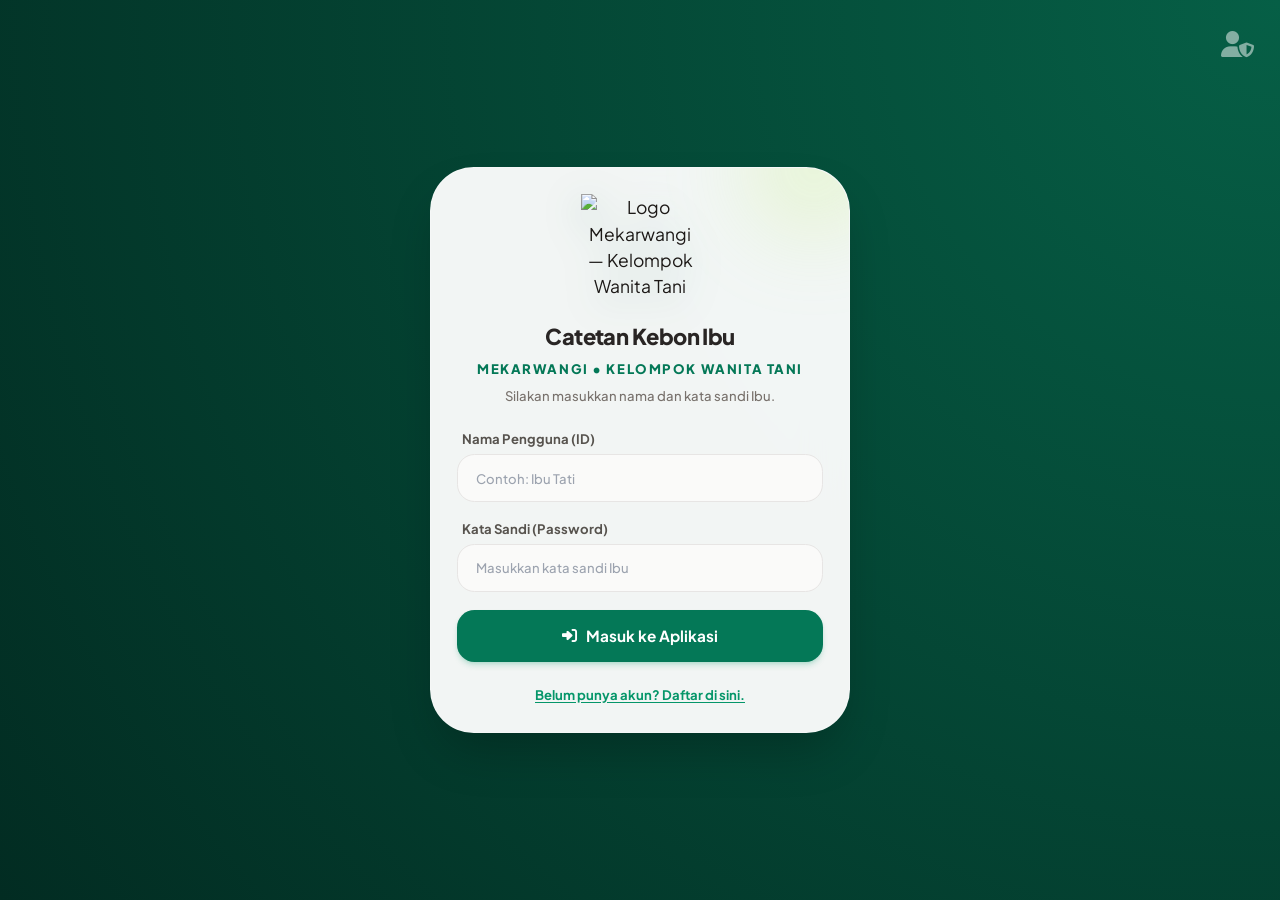
==== index.html @ af7ee05a "Pasang logo Mekarwangi di layar login dan kepala dashboard" ====
<!DOCTYPE html>
<html lang="id">
<head>
    <meta charset="UTF-8">
    <meta name="viewport" content="width=device-width, initial-scale=1.0">
    <title>Buku Catatan Kebun Ibu - Komunitas Mandiri</title>
    <link rel="stylesheet" href="aset/tailwind.css">
    <link rel="stylesheet" href="https://cdnjs.cloudflare.com/ajax/libs/font-awesome/6.4.0/css/all.min.css">
    <link rel="stylesheet" href="aset/gaya-utama.css">
</head>
<body class="min-h-screen flex flex-col transition-all duration-200 relative" id="bodyApp">

    <div class="floating-leaves" id="floatingLeaves"></div>

    <!-- ================= LAYAR LOGIN & DAFTAR ================= -->
    <div id="authScreen" class="fixed inset-0 z-50 auth-container flex items-center justify-center p-4 transition-opacity duration-300">
        <button onclick="openAdminPrompt()" class="absolute top-6 right-6 text-white/50 hover:text-white/90 text-2xl z-50 transition-colors btn-press" title="Portal Admin">
            <i class="fa-solid fa-user-shield"></i>
        </button>
        <div class="bg-white/95 backdrop-blur-xl rounded-[2.5rem] p-6 max-w-sm w-full shadow-2xl border border-white/20 relative overflow-hidden">
            <div class="absolute top-0 right-0 w-32 h-32 bg-lime-300/20 rounded-full blur-2xl -translate-y-1/2 translate-x-1/4"></div>
            <div class="text-center space-y-2 mb-6 relative z-10">
                <img src="https://zaueuvplevtgkthqifsk.supabase.co/storage/v1/object/public/images-bucket/logo-mekarwangi-v3-512.png" alt="Logo Mekarwangi — Kelompok Wanita Tani" class="logo-login">
                <h1 class="font-black text-xl text-stone-800 tracking-tight">Catetan Kebon Ibu</h1>
                <p class="text-xs font-black text-emerald-700" style="letter-spacing:.12em">MEKARWANGI &bull; KELOMPOK WANITA TANI</p>
                <p class="text-xs text-stone-500 font-medium" id="authSubtitle">Silakan masukkan nama dan kata sandi Ibu.</p>
            </div>
            <div id="loginForm" class="space-y-4 relative z-10">
                <div><label class="block font-bold text-stone-600 text-xs mb-1.5 ml-1">Nama Pengguna (ID)</label><input type="text" id="loginName" class="w-full bg-stone-50 border border-stone-200 rounded-2xl px-4 py-3 text-xs focus:outline-emerald-500 focus:bg-white transition-all font-medium" placeholder="Contoh: Ibu Tati"></div>
                <div><label class="block font-bold text-stone-600 text-xs mb-1.5 ml-1">Kata Sandi (Password)</label><input type="password" id="loginPassword" class="w-full bg-stone-50 border border-stone-200 rounded-2xl px-4 py-3 text-xs focus:outline-emerald-500 focus:bg-white transition-all font-medium" placeholder="Masukkan kata sandi Ibu"></div>
                <button onclick="doLogin()" id="btnLogin" class="w-full bg-emerald-700 hover:bg-emerald-800 text-white font-bold py-3.5 rounded-2xl shadow-md shadow-emerald-600/20 btn-press transition-all flex items-center justify-center space-x-2 text-sm mt-2"><i class="fa-solid fa-right-to-bracket"></i> <span id="btnLoginText">Masuk ke Aplikasi</span></button>
                <div class="text-center mt-4"><button onclick="toggleAuthMode('register')" class="text-xs text-emerald-600 font-bold hover:text-emerald-700 underline underline-offset-2">Belum punya akun? Daftar di sini.</button></div>
            </div>
            <div id="registerForm" class="space-y-4 relative z-10 hidden">
                <div class="bg-amber-50 p-3 rounded-xl border border-amber-200 text-xs text-amber-800 font-medium mb-2">💡 <b class="font-bold">Tips:</b> Tidak perlu pakai email. Cukup buat nama dan kata sandi yang mudah diingat.</div>
                <div><label class="block font-bold text-stone-600 text-xs mb-1.5 ml-1">Nama Pengguna Ibu</label><input type="text" id="regName" class="w-full bg-stone-50 border border-stone-200 rounded-2xl px-4 py-3 text-xs focus:outline-emerald-500 focus:bg-white transition-all font-medium" placeholder="Contoh: Teh Yani"></div>
                <div><label class="block font-bold text-stone-600 text-xs mb-1.5 ml-1">Buat Kata Sandi</label><input type="password" id="regPassword" class="w-full bg-stone-50 border border-stone-200 rounded-2xl px-4 py-3 text-xs focus:outline-emerald-500 focus:bg-white transition-all font-medium" placeholder="Bebas, contoh: mawar123"></div>
                <button onclick="doRegister()" id="btnRegister" class="w-full bg-amber-500 hover:bg-amber-600 text-white font-bold py-3.5 rounded-2xl shadow-md shadow-amber-500/20 btn-press transition-all flex items-center justify-center space-x-2 text-sm mt-2"><i class="fa-solid fa-user-plus"></i> <span id="btnRegText">Daftar Sekarang</span></button>
                <div class="text-center mt-4"><button onclick="toggleAuthMode('login')" class="text-xs text-stone-500 font-bold hover:text-stone-700">Sudah daftar? Kembali ke menu Masuk.</button></div>
            </div>
        </div>
    </div>

    <!-- MODAL SANDI ADMIN -->
    <div id="adminAuthModal" class="fixed inset-0 bg-stone-900/80 modal-backdrop flex items-center justify-center p-4 z-[100] hidden opacity-0 transition-opacity duration-200">
        <div class="bg-white rounded-3xl max-w-xs w-full p-5 text-center space-y-4 shadow-2xl border border-emerald-100 relative">
            <div class="w-12 h-12 bg-slate-100 text-slate-700 rounded-full flex items-center justify-center mx-auto text-xl"><i class="fa-solid fa-user-shield"></i></div>
            <h4 class="font-black text-sm text-stone-800">Mode Admin</h4>
            <input type="password" id="adminPasswordInput" class="w-full bg-stone-50 border border-stone-200 rounded-xl px-4 py-2.5 text-sm focus:outline-slate-500 transition-all font-medium text-center tracking-widest" placeholder="••••••••">
            <div class="flex space-x-2 text-xs pt-1">
                <button onclick="closeAdminPrompt()" class="flex-1 py-2.5 rounded-xl border border-stone-300 font-bold text-stone-600 hover:bg-stone-100 btn-press">Batal</button>
                <button onclick="verifyAdmin()" class="flex-1 py-2.5 rounded-xl bg-slate-700 text-white font-bold hover:bg-slate-800 btn-press">Masuk</button>
            </div>
        </div>
    </div>

    <!-- ================= APLIKASI UTAMA ================= -->
    <div id="appScreen" class="hidden flex flex-col min-h-screen relative z-10 w-full">
        
        <!-- Papan Pengumuman -->
        <div class="bg-gradient-to-r from-amber-100 to-yellow-100 text-amber-800 text-xs font-bold py-2.5 px-4 flex items-center overflow-hidden border-b border-amber-200 shadow-sm relative">
            <div class="absolute left-0 bg-gradient-to-r from-amber-100 to-transparent w-12 h-full z-10"></div>
            <i class="fa-solid fa-bullhorn mr-2 text-amber-600 absolute left-4 z-20"></i>
            <div class="marquee-container ml-5"><span id="pengumumanMarquee" class="marquee-content tracking-wide">Sedang memeriksa pengumuman terbaru...</span></div>
        </div>

        <header class="bg-gradient-to-br from-emerald-950 via-emerald-900 to-emerald-800 text-white px-4 py-3 shadow-lg rounded-b-[2rem] relative overflow-hidden">
            <div class="absolute top-0 right-0 w-40 h-40 bg-lime-400/10 rounded-full blur-3xl -translate-y-1/2 translate-x-1/4"></div>
            <div class="absolute bottom-0 left-0 w-32 h-32 bg-emerald-400/10 rounded-full blur-3xl translate-y-1/2 -translate-x-1/4"></div>

            <div class="max-w-5xl mx-auto space-y-2 relative z-10">
                <div class="flex items-center justify-between border-b border-white/10 pb-2 text-[11px]">
                    <div class="flex items-center space-x-2 text-lime-300 font-bold"><i class="fa-regular fa-clock"></i> <span id="headerJamDigital">--:--:--</span></div>
                    <div class="flex items-center space-x-2">
                        <div class="flex items-center bg-white/10 rounded-lg overflow-hidden border border-white/10" title="Ukuran tulisan">
                            <button id="skala-kecil" onclick="aturSkalaHuruf('kecil')" class="px-2.5 py-1 font-bold text-white/70 btn-press">A-</button>
                            <button id="skala-sedang" onclick="aturSkalaHuruf('sedang')" class="px-2.5 py-1 font-bold text-white/70 btn-press">A</button>
                            <button id="skala-besar" onclick="aturSkalaHuruf('besar')" class="px-2.5 py-1 font-bold text-white/70 btn-press">A+</button>
                        </div>
                        <button onclick="doLogout()" class="bg-rose-500/20 hover:bg-rose-500/40 px-2 py-0.5 rounded font-bold text-rose-300 border border-rose-500/30 transition-all btn-press"><i class="fa-solid fa-arrow-right-from-bracket text-xs"></i> <span>Keluar</span></button>
                    </div>
                </div>

                <div class="flex items-center justify-between">
                    <div class="flex items-center space-x-2.5">
                        <img src="https://zaueuvplevtgkthqifsk.supabase.co/storage/v1/object/public/images-bucket/logo-mekarwangi-v3-256.png" alt="Logo Mekarwangi" class="logo-kepala shrink-0">
                        <div>
                            <h1 class="font-extrabold text-base tracking-tight leading-tight">Catetan Kebon Ibu</h1>
                            <p id="headerSapaanIbu" class="text-[11px] text-emerald-100 font-medium">Selamat pagi!</p>
                            <!-- Wadah Lencana Kepemimpinan Teladan -->
                            <div id="headerBadges" class="flex flex-wrap gap-1 mt-1"></div>
                        </div>
                    </div>
                    <div class="flex items-center space-x-1">
                        <button onclick="segarSemuaData()" class="bg-white/10 hover:bg-white/20 btn-press p-2 rounded-xl border border-white/5"><i class="fa-solid fa-rotate text-xs"></i></button>
                        <button onclick="openModalTambah()" class="bg-lime-300 hover:bg-lime-400 btn-press text-emerald-950 font-bold px-3 py-2 rounded-xl text-[11px] flex items-center space-x-1 shadow-md"><i class="fa-solid fa-plus text-xs"></i> <span>Tanam Baru</span></button>
                    </div>
                </div>

            </div>
        </header>

        <main class="flex-1 max-w-5xl w-full mx-auto p-4 space-y-5 pb-24 relative z-10">

            <!-- Grid Menu Utama -->
            <nav class="grid grid-cols-4 gap-2" aria-label="Menu utama">
                <button data-tab="kebun" onclick="switchTab('kebun')" class="menu-tile tile-aktif flex flex-col items-center justify-center gap-1 py-3 rounded-2xl font-extrabold text-xs btn-press bg-emerald-100 text-emerald-900"><i class="fa-solid fa-seedling text-xl"></i><span>Tanaman</span></button>
                <button data-tab="kalender" onclick="switchTab('kalender')" class="menu-tile flex flex-col items-center justify-center gap-1 py-3 rounded-2xl font-extrabold text-xs btn-press bg-sky-100 text-sky-900"><i class="fa-regular fa-calendar-days text-xl"></i><span>Kalender</span></button>
                <button data-tab="panen" onclick="switchTab('panen')" class="menu-tile flex flex-col items-center justify-center gap-1 py-3 rounded-2xl font-extrabold text-xs btn-press bg-amber-100 text-amber-900"><i class="fa-solid fa-camera-retro text-xl"></i><span>Galeri</span></button>
                <button data-tab="tugas" onclick="switchTab('tugas')" class="menu-tile flex flex-col items-center justify-center gap-1 py-3 rounded-2xl font-extrabold text-xs btn-press bg-blue-100 text-blue-900"><i class="fa-solid fa-shower text-xl"></i><span>Siram</span></button>
                <button data-tab="nutrisi" onclick="switchTab('nutrisi')" class="menu-tile flex flex-col items-center justify-center gap-1 py-3 rounded-2xl font-extrabold text-xs btn-press bg-violet-100 text-violet-900"><i class="fa-solid fa-flask-vial text-xl"></i><span>Nutrisi</span></button>
                <button data-tab="benih" onclick="switchTab('benih')" class="menu-tile flex flex-col items-center justify-center gap-1 py-3 rounded-2xl font-extrabold text-xs btn-press bg-lime-100 text-lime-900"><i class="fa-solid fa-box-open text-xl"></i><span>Benih</span></button>
                <button data-tab="ai" onclick="switchTab('ai')" class="menu-tile flex flex-col items-center justify-center gap-1 py-3 rounded-2xl font-extrabold text-xs btn-press bg-rose-100 text-rose-900"><i class="fa-solid fa-wand-magic-sparkles text-xl"></i><span>Nyi Sari</span></button>
                <button data-tab="dokter" onclick="bukaDokterDaun()" class="menu-tile flex flex-col items-center justify-center gap-1 py-3 rounded-2xl font-extrabold text-xs btn-press bg-rose-600 text-white shadow-md"><i class="fa-solid fa-leaf text-xl"></i><span>Periksa Daun</span></button>
            </nav>

            <!-- SEKSYEN TANAMAN (KEBUN) -->
            <div id="section-kebun" class="space-y-4 tab-section">
            <!-- Panel Cuaca -->
            <section id="panelCuacaIbu" class="bg-gradient-to-br from-sky-600 via-blue-600 to-indigo-700 text-white p-4 rounded-[2rem] shadow-md flex flex-col space-y-3 relative overflow-hidden">
                <div class="absolute -top-8 -right-8 w-28 h-28 bg-white/5 rounded-full blur-xl"></div>
                <div class="absolute -bottom-4 -left-4 w-20 h-20 bg-white/5 rounded-full blur-xl"></div>
                <div class="flex items-center justify-between relative z-10">
                    <div class="flex items-center space-x-3.5">
                        <div class="text-3xl shrink-0" id="cuacaIkon"><i class="fa-solid fa-cloud-sun animate-pulse text-amber-300"></i></div>
                        <div>
                            <h3 class="font-extrabold text-xs" id="cuacaDeskripsi">Melihat awan di atas kebun Ibu...</h3>
                            <p class="text-xs text-blue-100 mt-0.5 flex items-center space-x-2"><span><i class="fa-solid fa-temperature-high mr-1"></i>Suhu: <b id="cuacaSuhu">--°C</b></span><span class="text-blue-300">•</span><span><i class="fa-solid fa-droplet mr-1"></i>Kadar Air: <b id="cuacaKelembapan">--%</b></span></p>
                            <p class="text-[11px] text-blue-100 mt-1"><i class="fa-solid fa-location-dot mr-1"></i><span id="cuacaLokasiNama">Cibeuti, Kawalu, Tasikmalaya</span> · <button onclick="bukaModalLokasi()" class="underline font-bold text-white">Ubah Lokasi</button></p>
                        </div>
                    </div>
                    <div class="bg-white/20 border border-white/20 px-2.5 py-1 rounded-xl text-xs font-bold flex items-center space-x-1" id="hamaBadgeWaspada"><i class="fa-solid fa-bug text-lime-300"></i> <span id="hamaStatusText">Hama: Aman</span></div>
                </div>
                <div class="bg-white/10 backdrop-blur-md px-3.5 py-2.5 rounded-2xl border border-white/10 text-[11px] text-blue-50 leading-relaxed relative z-10 overflow-hidden" id="cuacaSaranTani">Sedang mencari data cuaca terbaru...</div>
            </section>

            <!-- Info Otomatis Kebun -->
            <section class="bg-white p-4 rounded-[2rem] shadow-sm border border-stone-200/60 space-y-3">
                <div class="flex items-center justify-between"><h3 class="font-extrabold text-sm text-stone-800"><i class="fa-solid fa-gauge-high text-emerald-600 mr-1"></i> Info Kebun Hari Ini</h3><button onclick="toggleInfoKebun()" id="btnToggleInfo" class="text-stone-400 btn-press px-2 py-1" title="Sembunyikan / tampilkan"><i class="fa-solid fa-chevron-up"></i></button></div>
                <div id="infoKebunIsi" class="space-y-3"><div class="grid grid-cols-2 sm:grid-cols-4 gap-2 text-center">
                    <div class="bg-sky-50 border border-sky-100 rounded-2xl p-2.5"><span class="text-[11px] text-sky-700 font-bold block uppercase">Angin</span><p id="indAngin" class="font-black text-stone-800 text-sm mt-0.5">-- km/jam</p></div>
                    <div class="bg-amber-50 border border-amber-100 rounded-2xl p-2.5"><span class="text-[11px] text-amber-700 font-bold block uppercase">Indeks UV</span><p id="indUV" class="font-black text-stone-800 text-sm mt-0.5">--</p></div>
                    <div class="bg-blue-50 border border-blue-100 rounded-2xl p-2.5"><span class="text-[11px] text-blue-700 font-bold block uppercase">Hujan Hari Ini</span><p id="indHujan" class="font-black text-stone-800 text-sm mt-0.5">-- • --</p></div>
                    <div class="bg-rose-50 border border-rose-100 rounded-2xl p-2.5"><span class="text-[11px] text-rose-700 font-bold block uppercase">Risiko Jamur</span><p id="indJamur" class="font-black text-stone-800 text-sm mt-0.5">--</p></div>
                    <div class="bg-indigo-50 border border-indigo-100 rounded-2xl p-2.5"><span class="text-[11px] text-indigo-700 font-bold block uppercase">Fase Bulan</span><p id="indBulan" class="font-black text-stone-800 text-sm mt-0.5">--</p></div>
                    <div class="bg-emerald-50 border border-emerald-100 rounded-2xl p-2.5"><span class="text-[11px] text-emerald-700 font-bold block uppercase">Hari Pasaran</span><p id="indPasaran" class="font-black text-stone-800 text-sm mt-0.5">--</p></div>
                    <div class="bg-orange-50 border border-orange-100 rounded-2xl p-2.5"><span class="text-[11px] text-orange-700 font-bold block uppercase">Matahari</span><p id="indMatahari" class="font-black text-stone-800 text-sm mt-0.5">-- – --</p></div>
                    <div class="bg-lime-50 border border-lime-100 rounded-2xl p-2.5"><span class="text-[11px] text-lime-700 font-bold block uppercase">Panen ≤7 Hari</span><p id="indPanen" class="font-black text-stone-800 text-sm mt-0.5">-- tanaman</p></div>
                </div>
                <p class="text-[11px] text-stone-500">Risiko jamur adalah perkiraan dari kelembapan udara dan hujan — bukan kepastian. Fase bulan dan hari pasaran dihitung otomatis dari tanggal.</p></div>
            </section>

            <!-- Tombol Besar Periksa Daun -->
            <button onclick="bukaDokterDaun()" class="w-full bg-gradient-to-r from-rose-500 to-rose-600 hover:from-rose-600 hover:to-rose-700 text-white p-4 rounded-[2rem] shadow-md btn-press flex items-center space-x-3.5 text-left">
                <span class="text-3xl shrink-0"><i class="fa-solid fa-leaf"></i></span>
                <span><span class="block font-black text-sm">Daun Tanaman Bermasalah?</span><span class="block text-[11px] text-rose-100 mt-0.5">Foto daunnya, biar Nyi Sari periksa penyakitnya. Gratis.</span></span>
                <i class="fa-solid fa-camera text-xl ml-auto shrink-0"></i>
            </button>

                <section id="pupukReminder" class="hidden bg-violet-600 text-white p-3.5 rounded-3xl shadow-md text-xs font-bold leading-relaxed"></section>
                <button id="btnSiramSemua" onclick="siramSemuaTanaman()" class="w-full bg-blue-600 hover:bg-blue-700 text-white font-extrabold py-3.5 rounded-3xl shadow-md btn-press text-sm min-h-[52px]"><i class="fa-solid fa-shower mr-1"></i> Siram Semua Tanaman</button>
                <section class="grid grid-cols-4 gap-2 text-center">
                    <div class="bg-white p-2.5 rounded-2xl shadow-sm border border-stone-200/50"><span class="text-[9px] text-stone-400 font-bold block uppercase">Semua Pot</span><p id="dashTotal" class="text-base font-black text-stone-800 mt-0.5">0</p></div>
                    <div class="bg-white p-2.5 rounded-2xl shadow-sm border border-stone-200/50"><span class="text-[9px] text-amber-600 font-bold block uppercase">Semai</span><p id="dashSemai" class="text-base font-black text-amber-600 mt-0.5">0</p></div>
                    <div class="bg-white p-2.5 rounded-2xl shadow-sm border border-stone-200/50"><span class="text-[9px] text-lime-600 font-bold block uppercase">Siap Pindah</span><p id="dashSiap" class="text-base font-black text-lime-600 mt-0.5">0</p></div>
                    <div class="bg-white p-2.5 rounded-2xl shadow-sm border border-stone-200/50"><span class="text-[9px] text-red-500 block uppercase font-bold">Layu</span><p id="dashGagal" class="text-base font-black text-red-500 mt-0.5">0</p></div>
                </section>
                <section class="flex space-x-2 overflow-x-auto hide-scrollbar pb-1 text-[11px]">
                    <button onclick="filterPlants('Semua')" id="filter-Semua" class="px-3.5 py-1.5 rounded-xl font-bold bg-emerald-800 text-white shadow-sm shrink-0 transition-all">Semua</button>
                    <button onclick="filterPlants('Milik Saya')" id="filter-Saya" class="px-3.5 py-1.5 rounded-xl font-bold bg-white text-emerald-600 border border-emerald-200 shrink-0 transition-all"><i class="fa-solid fa-user mr-1"></i> Milik Saya</button>
                    <button onclick="filterPlants('Semai')" id="filter-Semai" class="px-3.5 py-1.5 rounded-xl font-bold bg-white text-stone-600 border border-stone-200 shrink-0 transition-all">Semai</button>
                    <button onclick="filterPlants('Tumbuh Daun')" id="filter-Tumbuh" class="px-3.5 py-1.5 rounded-xl font-bold bg-white text-stone-600 border border-stone-200 shrink-0 transition-all">Tumbuh</button>
                    <button onclick="filterPlants('Siap Pindah')" id="filter-Siap" class="px-3.5 py-1.5 rounded-xl font-bold bg-white text-stone-600 border border-stone-200 shrink-0 transition-all">Siap Pindah</button>
                    <button onclick="filterPlants('Gagal')" id="filter-Gagal" class="px-3.5 py-1.5 rounded-xl font-bold bg-white text-stone-600 border border-stone-200 shrink-0 transition-all">Layu</button>
                </section>
                <div id="plantLoading" class="grid grid-cols-1 sm:grid-cols-2 gap-4"><div class="skeleton h-64 w-full"></div><div class="skeleton h-64 w-full"></div></div>
                <div id="plantEmpty" class="hidden bg-white text-center p-8 rounded-3xl border border-stone-200/60 max-w-sm mx-auto shadow-sm"><div class="w-16 h-16 bg-emerald-50 rounded-full flex items-center justify-center mx-auto mb-3"><i class="fa-solid fa-seedling text-2xl text-emerald-300"></i></div><p class="text-xs text-stone-500 font-medium">Belum ada tanaman. Ayo kita menanam!</p></div>
                <div id="plantGrid" class="grid grid-cols-1 sm:grid-cols-2 lg:grid-cols-3 gap-4"></div>
            </div>

            <!-- SEKSYEN KALENDER JADWAL -->
            <div id="section-kalender" class="hidden space-y-4 tab-section">
                <div class="bg-gradient-to-br from-indigo-500 to-purple-600 p-5 rounded-[2rem] text-white shadow-lg relative overflow-hidden">
                    <div class="absolute top-0 right-0 w-32 h-32 bg-white/20 rounded-full blur-2xl -translate-y-1/2 translate-x-1/4"></div>
                    <div class="relative z-10 flex items-center space-x-3">
                        <div class="text-4xl text-indigo-200"><i class="fa-regular fa-calendar-check"></i></div>
                        <div><h2 class="font-black text-lg">Kalender Pertanian</h2><p class="text-[11px] font-medium text-indigo-50">Jadwal kapan tanaman Ibu siap dipindah atau dipanen.</p></div>
                    </div>
                </div>
                <div class="bg-white p-4 rounded-3xl shadow-sm border border-stone-200/60 space-y-3">
                    <div class="flex items-center justify-between">
                        <button onclick="geserBulanKalender(-1)" class="w-10 h-10 rounded-xl bg-stone-100 text-stone-600 btn-press flex items-center justify-center" title="Bulan sebelumnya"><i class="fa-solid fa-chevron-left"></i></button>
                        <h3 id="kalenderJudulBulan" class="font-extrabold text-sm text-stone-800">Bulan Ini</h3>
                        <button onclick="geserBulanKalender(1)" class="w-10 h-10 rounded-xl bg-stone-100 text-stone-600 btn-press flex items-center justify-center" title="Bulan berikutnya"><i class="fa-solid fa-chevron-right"></i></button>
                    </div>
                    <div class="grid grid-cols-7 gap-1 text-center text-[11px] font-bold text-stone-400"><span>Min</span><span>Sen</span><span>Sel</span><span>Rab</span><span>Kam</span><span>Jum</span><span>Sab</span></div>
                    <div id="kalenderGrid" class="grid grid-cols-7 gap-1"></div>
                    <div class="flex flex-wrap gap-x-3 gap-y-1 text-[11px] font-bold text-stone-500">
                        <span><span class="inline-block w-2 h-2 rounded-full bg-emerald-500 mr-1"></span>Tanam</span>
                        <span><span class="inline-block w-2 h-2 rounded-full bg-blue-500 mr-1"></span>Tumbuh</span>
                        <span><span class="inline-block w-2 h-2 rounded-full bg-lime-500 mr-1"></span>Pindah</span>
                        <span><span class="inline-block w-2 h-2 rounded-full bg-amber-500 mr-1"></span>Panen</span>
                        <span><span class="inline-block w-2 h-2 rounded-full bg-violet-500 mr-1"></span>Pupuk</span>
                    </div>
                    <p id="kalenderInfoPilih" class="hidden text-xs text-stone-500 bg-indigo-50 border border-indigo-100 rounded-xl px-3 py-2"></p>
                </div>
                <div id="kalenderEmpty" class="hidden bg-white text-center p-8 rounded-3xl border border-stone-200/60 shadow-sm"><p class="text-xs text-stone-500 font-medium">Belum ada jadwal pertumbuhan ke depan.</p></div>
                
                <!-- Timeline Calendar -->
                <div class="timeline-line space-y-3 relative text-xs">
                    <div id="kalenderList"></div>
                </div>
            </div>

            <!-- SEKSYEN GALERI PANEN -->
            <div id="section-panen" class="hidden space-y-4 tab-section">
                <div class="bg-gradient-to-r from-amber-400 to-orange-500 p-5 rounded-[2rem] text-white shadow-lg relative overflow-hidden">
                    <div class="absolute top-0 right-0 w-32 h-32 bg-white/20 rounded-full blur-2xl -translate-y-1/2 translate-x-1/4"></div>
                    <div class="relative z-10 flex items-center space-x-3 text-white">
                        <div class="text-4xl text-amber-100"><i class="fa-solid fa-basket-shopping"></i></div>
                        <div><h2 class="font-black text-lg">Galeri Panen Komunitas</h2><p class="text-[11px] font-medium text-amber-50">Hasil kebun ibu-ibu yang sudah berhasil dipanen.</p></div>
                    </div>
                </div>
                <div id="panenEmpty" class="hidden bg-white text-center p-8 rounded-3xl border border-stone-200/60 shadow-sm"><p class="text-xs text-stone-500 font-medium">Belum ada yang panen nih. Ayo tetap semangat!</p></div>
                <div id="rekapPanenBulan" class="bg-white p-4 rounded-3xl shadow-sm border border-amber-200/70 text-xs text-stone-600">Sedang menghitung panen bulan ini...</div>
                <button onclick="bagikanRekapWA()" class="w-full bg-emerald-600 hover:bg-emerald-700 text-white font-bold py-3 rounded-3xl shadow-md btn-press text-xs"><i class="fa-brands fa-whatsapp"></i> Bagikan Rekap Bulan Ini ke WhatsApp</button>
                <div id="panenGrid" class="grid grid-cols-1 sm:grid-cols-2 gap-4"></div>
                <div class="bg-white p-4 rounded-3xl shadow-sm border border-stone-200/60 space-y-3">
                    <div class="flex items-center space-x-2"><div class="w-9 h-9 bg-rose-100 rounded-xl flex items-center justify-center"><i class="fa-solid fa-users text-rose-600"></i></div><div><h2 class="font-extrabold text-sm text-stone-800 leading-tight">Ruang Komunitas</h2><p class="text-xs text-stone-500">Bagikan foto kebun dengan keterangan. Semua anggota bisa ikut membagikan.</p></div></div>
                    <div class="flex items-center space-x-2 bg-stone-50 p-2.5 rounded-xl border border-stone-200">
                        <label class="cursor-pointer bg-white border border-stone-300 text-stone-700 px-3 py-2 rounded-lg font-bold shadow-sm btn-press min-h-[44px] flex items-center shrink-0"><input type="file" id="komunitasImageFile" accept="image/*" class="hidden" onchange="previewKomunitasImage(event)"><i class="fa-solid fa-camera text-rose-500 mr-1"></i> Pilih Foto</label>
                        <span id="komunitasImgLabel" class="text-xs text-stone-400 truncate">Belum ada foto</span>
                    </div>
                    <div class="hidden" id="komunitasImgContainer"><img id="komunitasImgPreview" class="w-full max-h-52 object-cover rounded-2xl border border-stone-200"></div>
                    <input type="text" id="komunitasCaption" placeholder="Tulis keterangan foto ini..." class="w-full border border-stone-200 rounded-xl px-3 py-2.5 text-sm min-h-[44px]">
                    <button onclick="unggahFotoKomunitas()" id="btnUnggahKomunitas" class="w-full bg-rose-600 hover:bg-rose-700 text-white font-bold py-3 rounded-2xl shadow-md btn-press text-sm min-h-[48px]"><i class="fa-solid fa-cloud-arrow-up mr-1"></i> Bagikan ke Komunitas</button>
                    <div id="komunitasGrid" class="grid grid-cols-1 sm:grid-cols-2 gap-3"></div>
                </div>
            </div>

            <!-- SEKSYEN JADWAL SIRAM -->
            <div id="section-tugas" class="hidden space-y-3 tab-section">
                <div class="bg-white p-4 rounded-3xl shadow-sm border border-stone-200/60">
                    <div class="flex items-center space-x-2.5 mb-3">
                        <div class="w-9 h-9 bg-blue-100 rounded-xl flex items-center justify-center"><i class="fa-solid fa-shower text-blue-700"></i></div>
                        <div><h2 class="font-bold text-sm text-stone-800">Daftar Tanaman Komunitas</h2><p class="text-xs text-stone-500">Silakan bantu siram tanaman siapa saja yang belum disiram hari ini!</p></div>
                    </div>
                    <div id="siramBanner" class="mb-3"></div>
                    <button id="btnSiramSemuaTab" onclick="siramSemuaTanaman()" class="w-full bg-blue-600 hover:bg-blue-700 text-white font-extrabold py-3 rounded-2xl shadow-md btn-press text-sm min-h-[48px] mb-3"><i class="fa-solid fa-shower mr-1"></i> Siram Semua Tanaman</button>
                    <div id="wateringList" class="space-y-2 text-xs"></div>
                </div>
            </div>

            <!-- SEKSYEN DAPUR NUTRISI -->
            <div id="section-nutrisi" class="hidden space-y-4 tab-section">
                <div class="bg-white p-4 rounded-3xl shadow-sm border border-stone-200/60 space-y-4">
                    <div class="flex flex-col sm:flex-row sm:items-center justify-between gap-3 border-b border-stone-100 pb-4">
                        <div class="flex items-center space-x-2"><div class="w-9 h-9 bg-violet-100 rounded-xl flex items-center justify-center"><i class="fa-solid fa-flask-vial text-violet-700"></i></div><div><h2 class="font-extrabold text-sm text-stone-800 leading-tight">Buku Saku Nutrisi Dapur Organik</h2></div></div>
                        <button onclick="openModalNutrisi()" class="bg-gradient-to-r from-amber-400 to-amber-500 hover:from-amber-500 text-emerald-950 font-black px-4 py-2 rounded-2xl text-[11px] shadow-md btn-press shrink-0"><i class="fa-solid fa-wand-magic-sparkles"></i> Racik Baru</button>
                    </div>
                    <div id="nutritionList" class="space-y-4 text-xs"></div>
                </div>
            </div>

            <!-- SEKSYEN BANK BENIH -->
            <div id="section-benih" class="hidden space-y-4 tab-section">
                <div class="bg-white p-4 rounded-3xl shadow-sm border border-stone-200/60 space-y-4">
                    <div class="flex flex-col sm:flex-row sm:items-center justify-between gap-3 border-b border-stone-100 pb-4">
                        <div class="flex items-center space-x-2"><div class="w-9 h-9 bg-lime-100 rounded-xl flex items-center justify-center"><i class="fa-solid fa-box-open text-lime-700"></i></div><div><h2 class="font-extrabold text-sm text-stone-800 leading-tight">Bank Benih Bersama</h2><p class="text-xs text-stone-500">Benih dan bibit milik ibu-ibu yang boleh diminta atau ditukar.</p></div></div>
                        <button onclick="bukaModalBenih()" class="bg-gradient-to-r from-lime-500 to-emerald-600 hover:from-lime-600 text-white font-black px-4 py-2 rounded-2xl text-[11px] shadow-md btn-press shrink-0"><i class="fa-solid fa-plus"></i> Tambah Stok Benih</button>
                    </div>
                    <div id="benihList" class="space-y-2.5 text-xs"></div>
                </div>
            </div>

            <!-- SEKSYEN AI -->
            <div id="section-ai" class="hidden space-y-4 tab-section">
                <div class="flex space-x-2 bg-stone-200/60 p-1 rounded-xl text-xs">
                    <button onclick="switchSubAi('chat')" id="btn-sub-chat" class="flex-1 py-2.5 rounded-lg font-bold text-center bg-white text-stone-800 shadow-sm transition-all">Ruang Ngobrol Nyi Sari</button>
                    <button onclick="switchSubAi('doctor')" id="btn-sub-doctor" class="flex-1 py-2.5 rounded-lg font-bold text-center text-stone-600 transition-all">Periksa Penyakit Daun</button>
                </div>
                <div id="ai-sub-chat" class="bg-white p-4 rounded-3xl shadow-sm border border-stone-200/60 space-y-3">
                    
                    <!-- PILIHAN MODE WALERAN (SINGKET VS DETAIL) -->
                    <div class="flex items-center justify-between px-2 py-1.5 bg-stone-100 rounded-2xl text-xs font-bold text-stone-600">
                        <span class="pl-1.5"><i class="fa-solid fa-wand-magic-sparkles text-emerald-600"></i> Mode Jawaban Nyi Sari:</span>
                        <div class="flex space-x-1">
                            <button type="button" onclick="setNyiSariStyle('sederhana')" id="style-sederhana" class="px-3 py-1 rounded-xl transition-all bg-emerald-600 text-white shadow-sm font-bold">Singkat</button>
                            <button type="button" onclick="setNyiSariStyle('rinci')" id="style-rinci" class="px-3 py-1 rounded-xl transition-all text-stone-500 hover:text-stone-800 font-semibold">Rinci &amp; Detail</button>
                        </div>
                    </div>

                    <div id="chatAiLogs" class="space-y-3 max-h-[300px] overflow-y-auto chat-scroll p-2 bg-stone-50 rounded-2xl border border-stone-100 text-xs flex flex-col"></div>
                    <div class="flex space-x-1.5">
                        <input type="text" id="chatAiInput" class="flex-1 bg-stone-50 border border-stone-300 rounded-xl px-3 py-2.5 text-xs focus:outline-emerald-600 focus:bg-white transition-all font-medium" placeholder="Tanya Nyi Sari..." onkeydown="if(event.key==='Enter')sendAiChat()">
                        <button onclick="sendAiChat()" id="btnSendAiChat" class="bg-emerald-600 hover:bg-emerald-700 text-white px-4 rounded-xl shadow-md btn-press flex items-center justify-center"><i class="fa-solid fa-paper-plane" id="aiChatIcon"></i><i class="fa-solid fa-circle-notch animate-spin hidden" id="aiChatLoading"></i></button>
                    </div>
                </div>
                <div id="ai-sub-doctor" class="hidden bg-white p-4 rounded-3xl shadow-sm border border-stone-200/60 space-y-3 text-xs">
                    <div class="flex items-center space-x-2 bg-stone-50 p-2.5 rounded-xl border border-stone-200">
                        <label class="cursor-pointer bg-white border border-stone-300 text-stone-700 px-3 py-2 rounded-lg font-bold shadow-sm transition-all hover:bg-stone-50"><input type="file" id="doctorImageFile" accept="image/*" class="hidden" onchange="previewDoctorImage(event)"><i class="fa-solid fa-camera text-rose-500 mr-1"></i> Pilih Foto Daun</label>
                        <span id="doctorImgLabel" class="text-xs text-stone-400 truncate max-w-[180px]">Belum ada foto</span>
                    </div>
                    <div class="flex items-center justify-center bg-stone-50 p-1.5 rounded-2xl border border-dashed border-stone-300 hidden" id="doctorImgContainer"><img id="doctorImgPreview" src="" class="max-h-40 rounded-xl object-contain"></div>
                    <button onclick="diagnosePlantImage()" id="btnDiagnose" class="w-full bg-rose-600 hover:bg-rose-700 text-white font-bold py-2.5 rounded-xl shadow-md btn-press flex items-center justify-center space-x-1"><i class="fa-solid fa-wand-magic-sparkles"></i> <span>Mulai Periksa</span></button>
                    <div id="diagnosisResult" class="hidden bg-emerald-50/60 p-3.5 rounded-[2rem] border border-emerald-100/80 space-y-2"><div id="diagnosisText" class="text-stone-700 text-[11px] leading-relaxed"></div></div>
                </div>
            </div>
        </main>
    </div>

    <!-- ================= MODAL BANK BENIH ================= -->
    <div id="modalLokasi" class="fixed inset-0 bg-stone-900/60 modal-backdrop flex items-center justify-center p-4 z-50 hidden opacity-0 transition-opacity duration-200">
        <div class="bg-white rounded-3xl max-w-md w-full overflow-hidden shadow-xl border border-stone-200 flex flex-col max-h-[90vh]">
            <div class="px-4 py-3 bg-sky-700 text-white flex items-center justify-between text-sm">
                <h3 class="font-bold"><i class="fa-solid fa-location-dot mr-1"></i> Lokasi Kebun</h3>
                <button onclick="tutupModalLokasi()" class="btn-press"><i class="fa-solid fa-xmark text-lg"></i></button>
            </div>
            <div class="p-4 space-y-3 overflow-y-auto">
                <p class="text-xs text-stone-500">Lokasi menentukan cuaca dan indikator kebun di perangkat ini. Bawaan saat pertama membuka: <b>Cibeuti, Kawalu, Tasikmalaya</b>.</p>
                <div class="flex space-x-2">
                    <input id="cariLokasiInput" type="text" placeholder="Ketik nama desa / kota..." class="flex-1 border border-stone-200 rounded-xl px-3 py-2.5 text-sm min-h-[44px]">
                    <button onclick="cariLokasiKebun()" class="bg-sky-600 text-white font-bold px-4 rounded-xl text-sm btn-press min-h-[44px]">Cari</button>
                </div>
                <div id="hasilLokasi" class="space-y-2"></div>
                <button onclick="pakaiGPSLokasi()" class="w-full bg-emerald-600 text-white font-bold py-2.5 rounded-xl text-sm btn-press min-h-[44px]"><i class="fa-solid fa-location-crosshairs mr-1"></i> Pakai Lokasi GPS Saya</button>
                <button onclick="aturLokasiBawaan()" class="w-full bg-stone-100 text-stone-600 font-bold py-2.5 rounded-xl text-sm btn-press min-h-[44px]">Kembali ke Bawaan (Cibeuti)</button>
            </div>
        </div>
    </div>

    <div id="modalBenih" class="fixed inset-0 bg-stone-900/60 modal-backdrop flex items-center justify-center p-4 z-50 hidden opacity-0 transition-opacity duration-200">
        <div class="bg-white rounded-3xl max-w-md w-full overflow-hidden shadow-xl border border-stone-200 flex flex-col max-h-[90vh]">
            <div class="px-4 py-3 bg-emerald-800 text-white flex items-center justify-between text-xs">
                <h3 class="font-bold">Tambah Stok Benih</h3>
                <button onclick="tutupModalBenih()" class="hover:text-lime-300 transition-colors"><i class="fa-solid fa-xmark text-sm"></i></button>
            </div>
            <div class="p-4 space-y-3 text-xs">
                <div><label class="font-bold text-stone-600 block mb-1">Nama Benih / Bibit</label><input type="text" id="benihNama" class="w-full bg-stone-50 border border-stone-300 rounded-xl px-3 py-2.5 font-medium" placeholder="Contoh: Kangkung Bangkok"></div>
                <div><label class="font-bold text-stone-600 block mb-1">Jumlah Stok</label><input type="text" id="benihJumlah" class="w-full bg-stone-50 border border-stone-300 rounded-xl px-3 py-2.5 font-medium" placeholder="Contoh: 2 bungkus, ±50 biji, 10 polybag"></div>
                <div><label class="font-bold text-stone-600 block mb-1">Catatan</label><input type="text" id="benihCatatan" class="w-full bg-stone-50 border border-stone-300 rounded-xl px-3 py-2.5 font-medium" placeholder="Contoh: Silakan ambil di rumah saya"></div>
                <button onclick="simpanBenih()" class="w-full py-2.5 rounded-xl bg-emerald-600 text-white font-bold hover:bg-emerald-700 btn-press"><i class="fa-solid fa-floppy-disk"></i> Simpan Stok</button>
            </div>
        </div>
    </div>

    <!-- ================= MODAL TAMBAH/EDIT ================= -->
    <div id="modalTambah" class="fixed inset-0 bg-stone-900/60 modal-backdrop flex items-center justify-center p-4 z-50 hidden opacity-0 transition-opacity duration-200">
        <div class="bg-white rounded-3xl max-w-md w-full overflow-hidden shadow-xl border border-stone-200 flex flex-col max-h-[90vh]">
            <div class="px-4 py-3 bg-emerald-800 text-white flex items-center justify-between text-xs">
                <h3 id="modalTitle" class="font-bold">Catat Tanaman Baru Ibu</h3>
                <button onclick="closeModalTambah()" class="hover:text-lime-300 transition-colors"><i class="fa-solid fa-xmark text-sm"></i></button>
            </div>
            <div class="p-4 overflow-y-auto space-y-3.5 text-xs">
                <input type="hidden" id="editPlantId" value="">
                
                <div id="formAlert" class="hidden bg-rose-50 border border-rose-200 text-rose-700 p-2 rounded-xl text-xs font-bold flex items-center space-x-1.5"><i class="fa-solid fa-circle-exclamation"></i> <span id="formAlertText">Silakan isi dulu kotak yang berwarna merah!</span></div>

                <!-- Bagian Dasar -->
                <div class="bg-stone-50 border border-stone-200 p-3 rounded-2xl space-y-3">
                    <div>
                        <label class="block font-bold text-stone-600 mb-1">Nama Bibit Tanaman *</label>
                        <div class="flex space-x-1.5">
                            <input type="text" id="formPlantName" class="flex-1 bg-white border border-stone-300 rounded-xl px-3 py-2.5 text-xs focus:outline-emerald-600 transition-all" placeholder="Contoh: Cabai Rawit" oninput="setValid(this)">
                            <button onclick="generateAiGuide()" id="btnAiGuide" type="button" class="bg-emerald-600 hover:bg-emerald-700 text-white font-bold px-3 rounded-xl shadow-md btn-press transition-all flex items-center space-x-1">
                                <i class="fa-solid fa-wand-magic-sparkles" id="btnAiGuideIcon"></i><i class="fa-solid fa-circle-notch animate-spin hidden" id="btnAiGuideLoading"></i> <span class="hidden sm:inline">Tanya AI</span>
                            </button>
                        </div>
                    </div>
                    <div class="grid grid-cols-2 gap-2">
                        <div><label class="block font-bold text-stone-600 mb-1">Tanggal Mulai Tanam *</label><input type="date" id="formSowingDate" class="w-full bg-white border border-stone-300 rounded-xl px-2.5 py-2 focus:outline-emerald-600" oninput="setValid(this)"></div>
                        <div><label class="block font-bold text-stone-600 mb-1">Wadah Media</label><input type="text" id="formMedium" class="w-full bg-white border border-stone-300 rounded-xl px-2.5 py-2 focus:outline-emerald-600" placeholder="Pot Gantung"></div>
                    </div>
                    <div class="grid grid-cols-2 gap-2">
                        <div>
                            <label class="block font-bold text-stone-600 mb-1">Tahap Pertumbuhan</label>
                            <select id="formStatus" class="w-full bg-white border border-stone-300 rounded-xl px-2 py-2 focus:outline-emerald-600">
                                <option value="Semai">Baru Tumbuh (Biji)</option><option value="Tumbuh Daun">Banyak Daun (Remaja)</option><option value="Siap Pindah">Siap Pindah Pot</option><option value="Panen" class="font-bold text-amber-600">Berhasil Panen!</option><option value="Gagal">Layu / Mati</option>
                            </select>
                        </div>
                        <div>
                            <label class="block font-bold text-stone-600 mb-1">Kategori Tanam</label>
                            <select id="formCategory" class="w-full bg-white border border-stone-300 rounded-xl px-2 py-2 focus:outline-emerald-600">
                                <option value="Sayuran Daun">Sayuran Daun</option><option value="Sayuran Buah">Sayuran Buah</option><option value="Buah Pohon">Buah &amp; Pohon</option><option value="Hias / Bunga">Bunga / Hias</option>
                            </select>
                        </div>
                    </div>
                </div>

                <!-- Bagian Estimasi AI -->
                <div class="bg-indigo-50 border border-indigo-200 p-3 rounded-2xl space-y-3">
                    <div class="flex items-center justify-between text-indigo-800 font-bold text-xs">
                        <span><i class="fa-regular fa-calendar-days mr-1"></i> Estimasi Jadwal Tanam</span>
                        <span class="text-[8px] bg-indigo-200 px-1.5 rounded text-indigo-600">Bisa diedit</span>
                    </div>
                    <div class="grid grid-cols-3 gap-2 text-center">
                        <div>
                            <label class="block text-stone-600 text-[9px] mb-1 font-semibold">Tumbuh Daun</label>
                            <input type="date" id="formEstTumbuh" class="w-full bg-white border border-indigo-200 rounded-lg px-1 py-1.5 text-[9px] text-center focus:outline-indigo-500">
                        </div>
                        <div>
                            <label class="block text-stone-600 text-[9px] mb-1 font-semibold">Siap Pindah</label>
                            <input type="date" id="formEstPindah" class="w-full bg-white border border-indigo-200 rounded-lg px-1 py-1.5 text-[9px] text-center focus:outline-indigo-500">
                        </div>
                        <div>
                            <label class="block text-stone-600 text-[9px] mb-1 font-semibold">Siap Panen</label>
                            <input type="date" id="formEstPanen" class="w-full bg-white border border-indigo-200 rounded-lg px-1 py-1.5 text-[9px] text-center focus:outline-indigo-500 font-bold text-emerald-600">
                        </div>
                    </div>
                    <p class="text-[8px] text-indigo-500 italic mt-1 leading-tight">Silakan klik tombol "Tanya AI" di atas, Nyi Sari akan menghitung otomatis tanggalnya berdasarkan tahap pertumbuhan saat ini.</p>
                </div>

                <div class="bg-violet-50 p-3 rounded-2xl border border-violet-100 space-y-2">
                    <label class="block text-violet-800 text-xs font-bold"><i class="fa-solid fa-flask-vial mr-1"></i> Jadwal Pemupukan <span class="text-[10px] bg-violet-200 px-1.5 rounded text-violet-700 ml-1">Bisa diatur AI</span></label>
                    <div id="pupukPilihan" class="flex flex-wrap gap-1.5"></div>
                    <input type="text" id="formPupukLainnya" placeholder="Pupuk lain, sebutkan (boleh kosong)" class="w-full bg-white border border-violet-200 rounded-lg px-2.5 py-2 text-xs focus:outline-violet-500">
                    <div class="grid grid-cols-2 gap-2">
                        <div>
                            <label class="block text-stone-600 text-[11px] mb-1 font-semibold">Pemupukan berikutnya</label>
                            <input type="date" id="formPupukTanggal" class="w-full bg-white border border-violet-200 rounded-lg px-2.5 py-2 text-xs focus:outline-violet-500">
                        </div>
                        <div>
                            <label class="block text-stone-600 text-[11px] mb-1 font-semibold">Ulangi tiap (hari)</label>
                            <input type="number" id="formPupukInterval" min="1" max="365" placeholder="cth. 14" class="w-full bg-white border border-violet-200 rounded-lg px-2.5 py-2 text-xs focus:outline-violet-500">
                        </div>
                    </div>
                    <p class="text-[11px] text-violet-500 italic leading-tight">Ketuk pilihan pupuknya (boleh lebih dari satu), atau biarkan Nyi Sari memilihkan lewat tombol Tanya AI. Pengingat muncul di dashboard dan kalender.</p>
                </div>

                <div>
                    <label class="block font-bold text-stone-600 mb-1">Tips / Catatan Perawatan</label>
                    <textarea id="formNotes" rows="2" class="w-full bg-stone-50 border border-stone-300 rounded-xl px-2.5 py-2 focus:outline-emerald-600 resize-none"></textarea>
                </div>
                <div>
                    <label class="block font-bold text-stone-600 mb-1">Foto Tanaman</label>
                    <div class="flex items-center space-x-2 bg-stone-50 p-2 rounded-xl border border-stone-200">
                        <div class="flex flex-col sm:flex-row gap-2 w-full">
                            <!-- Tombol Pilihan Foto dari Kamera -->
                            <button type="button" onclick="triggerPhotoCapture('camera')" class="bg-white border border-stone-300 text-stone-700 px-3 py-1.5 rounded-lg font-bold text-xs hover:bg-stone-50 flex items-center justify-center space-x-1 btn-press shadow-sm">
                                <i class="fa-solid fa-camera text-emerald-600"></i>
                                <span>Ambil dari Kamera</span>
                            </button>
                            <!-- Tombol Pilihan Foto dari Galeri -->
                            <button type="button" onclick="triggerPhotoCapture('gallery')" class="bg-white border border-stone-300 text-stone-700 px-3 py-1.5 rounded-lg font-bold text-xs hover:bg-stone-50 flex items-center justify-center space-x-1 btn-press shadow-sm">
                                <i class="fa-solid fa-images text-blue-500"></i>
                                <span>Pilih dari Galeri</span>
                            </button>
                        </div>
                        <!-- Inputs File Tersembunyi (Satu kamera, satu galeri biasa) -->
                        <input type="file" id="formImageFileCamera" accept="image/*" capture="environment" class="hidden" onchange="previewFormImage(event)">
                        <input type="file" id="formImageFileGallery" accept="image/*" class="hidden" onchange="previewFormImage(event)">
                        <span id="formImgLabel" class="text-xs text-stone-400 truncate max-w-[140px] ml-auto">Belum ada foto</span>
                    </div>
                    <div class="flex items-center justify-center mt-2 bg-stone-50 p-1 rounded-xl border border-dashed border-stone-300 hidden" id="formImgPreviewContainer"><img id="formImgPreview" src="" class="max-h-24 object-contain"></div>
                </div>
            </div>
            <div class="px-4 py-3 bg-stone-50 border-t border-stone-200 flex space-x-2">
                <button onclick="closeModalTambah()" class="flex-1 py-2 rounded-xl border border-stone-300 font-bold text-stone-600 hover:bg-stone-100 btn-press">Batal</button>
                <button id="modalSaveBtn" onclick="simpanBibit()" class="flex-1 py-2 rounded-xl bg-emerald-600 text-white font-bold flex items-center justify-center space-x-1 hover:bg-emerald-700 btn-press"><i class="fa-solid fa-floppy-disk"></i> <span id="modalSaveText">Simpan</span></button>
            </div>
        </div>
    </div>

    <!-- MODAL: DETAIL -->
    <div id="modalDetail" class="fixed inset-0 bg-stone-900/60 modal-backdrop flex items-center justify-center p-4 z-50 hidden opacity-0 transition-opacity duration-200">
        <div class="bg-white rounded-3xl max-w-md w-full overflow-hidden shadow-xl border border-stone-200 flex flex-col max-h-[85vh]">
            <div class="px-4 py-3 bg-emerald-800 text-white flex items-center justify-between text-xs">
                <h3 class="font-bold flex items-center space-x-1"><i class="fa-solid fa-book-open"></i> <span>Jurnal Riwayat Bibit</span></h3>
                <button onclick="closeModalDetail()" class="hover:text-lime-300 transition-colors"><i class="fa-solid fa-xmark text-sm"></i></button>
            </div>
            <div class="p-4 overflow-y-auto space-y-3.5 text-xs" id="detailBodyContent"></div>
            <div class="px-4 py-2.5 bg-stone-50 border-t border-stone-200 flex space-x-2" id="detailFooterButtons">
                <button onclick="closeModalDetail()" class="flex-1 py-2 rounded-xl border border-stone-300 font-bold text-stone-600 hover:bg-stone-100 transition-all btn-press">Tutup</button>
                <button id="detailHapusBtn" class="py-2 px-3 rounded-xl bg-rose-50 text-rose-600 border border-rose-200 font-bold hover:bg-rose-100 transition-all btn-press" title="Hapus Permanen"><i class="fa-solid fa-trash-can"></i></button>
            </div>
        </div>
    </div>

    <!-- MODAL: KONFIRMASI HAPUS -->
    <div id="modalHapusKonfirmasi" class="fixed inset-0 bg-stone-900/60 modal-backdrop flex items-center justify-center p-4 z-[60] hidden opacity-0 transition-opacity duration-200">
        <div class="bg-white rounded-3xl max-w-xs w-full p-4 text-center space-y-3 shadow-xl border border-stone-100">
            <div class="w-11 h-11 bg-rose-50 text-rose-600 rounded-full flex items-center justify-center mx-auto text-xl"><i class="fa-solid fa-trash-can"></i></div>
            <h4 class="font-bold text-xs text-stone-800">Hapus Catatan Ini?</h4>
            <div class="flex space-x-2 text-xs">
                <button onclick="closeModalHapus()" class="flex-1 py-2 rounded-xl border border-stone-300 font-bold text-stone-600 hover:bg-stone-100 btn-press">Batal</button>
                <button id="btnHapusKonfirmasiMurni" onclick="eksekusiHapusMurni()" class="flex-1 py-2 rounded-xl bg-rose-600 text-white font-bold hover:bg-rose-700 btn-press">Ya, Hapus!</button>
            </div>
        </div>
    </div>

    <!-- ================= MODAL: RACIK NUTRISI ORGANIK ================= -->
    <div id="modalNutrisi" class="fixed inset-0 bg-stone-900/60 modal-backdrop flex items-center justify-center p-4 z-50 hidden opacity-0 transition-all duration-200">
        <div class="bg-white rounded-3xl max-w-md w-full overflow-hidden shadow-xl border border-stone-200 flex flex-col max-h-[90vh]">
            <div class="px-4 py-3 bg-emerald-800 text-white flex items-center justify-between text-xs">
                <h3 class="font-bold flex items-center space-x-1.5"><i class="fa-solid fa-flask-vial"></i> <span>Racik Nutrisi Organik Baru</span></h3>
                <button onclick="closeModalNutrisi()" class="hover:text-lime-300 transition-colors"><i class="fa-solid fa-xmark text-sm"></i></button>
            </div>
            <div class="p-4 overflow-y-auto space-y-3.5 text-xs">
                <div>
                    <label class="block font-bold text-stone-600 mb-1">Nama Tanaman *</label>
                    <input type="text" id="nutrisiInputTanaman" class="w-full bg-stone-50 border border-stone-300 rounded-xl px-3 py-2.5 text-xs focus:outline-emerald-600 focus:bg-white font-medium" placeholder="Contoh: Sawi Putih">
                </div>
                <div>
                    <label class="block font-bold text-stone-600 mb-1">Kategori Tanam</label>
                    <select id="nutrisiInputKategori" class="w-full bg-stone-50 border border-stone-300 rounded-xl px-2 py-2 focus:outline-emerald-600">
                        <option value="Sayuran Daun">Sayuran Daun</option>
                        <option value="Sayuran Buah">Sayuran Buah</option>
                        <option value="Buah Pohon">Buah &amp; Pohon</option>
                        <option value="Hias / Bunga">Bunga / Hias</option>
                    </select>
                </div>
                <button onclick="generasiPreviewNutrisi()" id="btnGeneratePreview" class="w-full bg-emerald-600 hover:bg-emerald-700 text-white font-bold py-2.5 rounded-xl flex items-center justify-center space-x-1.5 btn-press shadow-sm text-xs">
                    <i class="fa-solid fa-wand-magic-sparkles animate-pulse" id="previewAiIcon"></i>
                    <i class="fa-solid fa-circle-notch animate-spin hidden" id="previewAiLoading"></i>
                    <span>Tanya Resep ke Nyi Sari</span>
                </button>

                <!-- Section Preview Hasil Racikan AI -->
                <div id="nutrisiPreviewSection" class="hidden bg-emerald-50/50 border border-emerald-100 p-3 rounded-2xl space-y-2">
                    <h4 class="font-extrabold text-[11px] text-emerald-800 border-b border-emerald-100 pb-1 flex items-center space-x-1">
                        <i class="fa-solid fa-clipboard-check"></i> <span>Rekomendasi Nyi Sari:</span>
                    </h4>
                    <div>
                        <label class="block font-bold text-stone-500 text-[9px] mb-0.5 uppercase">Nama Nutrisi</label>
                        <input type="text" id="nutrisiPreviewName" class="w-full bg-white border border-stone-200 rounded-lg px-2 py-1.5 font-bold text-stone-800" readonly>
                    </div>
                    <div>
                        <label class="block font-bold text-stone-500 text-[9px] mb-0.5 uppercase">Manfaat</label>
                        <textarea id="nutrisiPreviewBenefit" rows="2" class="w-full bg-white border border-stone-200 rounded-lg px-2 py-1 font-medium text-stone-600 resize-none text-xs leading-relaxed" readonly></textarea>
                    </div>
                    <div class="grid grid-cols-2 gap-2">
                        <div>
                            <label class="block font-bold text-stone-500 text-[9px] mb-0.5 uppercase">Jadwal Aplikasi</label>
                            <input type="text" id="nutrisiPreviewSchedule" class="w-full bg-white border border-stone-200 rounded-lg px-2 py-1.5 font-semibold text-stone-700" readonly>
                        </div>
                        <div>
                            <label class="block font-bold text-stone-500 text-[9px] mb-0.5 uppercase">Takaran</label>
                            <input type="text" id="nutrisiPreviewDosage" class="w-full bg-white border border-stone-200 rounded-lg px-2 py-1.5 font-semibold text-stone-700" readonly>
                        </div>
                    </div>
                </div>
            </div>
            <div class="px-4 py-3 bg-stone-50 border-t border-stone-200 flex space-x-2">
                <button onclick="closeModalNutrisi()" class="flex-1 py-2 rounded-xl border border-stone-300 font-bold text-stone-600 hover:bg-stone-100 btn-press">Batal</button>
                <button id="btnSimpanNutrisi" onclick="simpanNutrisiKeDb()" class="flex-1 py-2 rounded-xl bg-emerald-600 text-white font-bold flex items-center justify-center space-x-1 hover:bg-emerald-700 btn-press" disabled>
                    <i class="fa-solid fa-plus"></i> <span>Tambahkan</span>
                </button>
            </div>
        </div>
    </div>

    <!-- TOAST ALERT -->
    <div id="toast" class="fixed top-4 left-1/2 transform -translate-x-1/2 bg-stone-900 text-white text-[11px] px-3.5 py-2 rounded-full shadow-xl opacity-0 pointer-events-none transition-all duration-300 flex items-center space-x-1.5 z-[70]">
        <span id="toastIcon"></span> <span id="toastMessage">Sistem Sudah Siap</span>
    </div>

    <script src="aset/aplikasi.js"></script>
</body>
</html>
---- aset/gaya-utama.css ----
@import url('https://fonts.googleapis.com/css2?family=Plus+Jakarta+Sans:wght@300;400;500;600;700;800&display=swap');

        :root { --bg: #faf6ee; --fg: #1c1917; --muted: #6d655c; --accent: #047857; --card: #ffffff; --border: #e9dfd0; }
        body { font-family: 'Plus Jakarta Sans', sans-serif; background: var(--bg); color: var(--fg); }
        html { font-size: 17.5px; }
        input, select, textarea { min-height: 48px; }
        .hide-scrollbar::-webkit-scrollbar { display: none; }
        .hide-scrollbar { -ms-overflow-style: none; scrollbar-width: none; }

        .floating-leaves { position: fixed; top: 0; left: 0; width: 100%; height: 100%; pointer-events: none; z-index: 0; overflow: hidden; }
        .floating-leaves .leaf { position: absolute; font-size: 14px; opacity: 0.12; animation: leafFloat linear infinite; }
        @keyframes leafFloat {
            0% { transform: translateY(-20px) rotate(0deg) translateX(0); opacity: 0; }
            10% { opacity: 0.12; } 90% { opacity: 0.12; }
            100% { transform: translateY(105vh) rotate(360deg) translateX(80px); opacity: 0; }
        }

        .tab-section { animation: fadeSlideUp 0.35s ease-out; }
        @keyframes fadeSlideUp { from { opacity: 0; transform: translateY(12px); } to { opacity: 1; transform: translateY(0); } }

        .skeleton { background: linear-gradient(90deg, #f5f5f4 25%, #e7e5e4 50%, #f5f5f4 75%); background-size: 200% 100%; animation: shimmer 1.5s ease-in-out infinite; border-radius: 1rem; }
        @keyframes shimmer { 0% { background-position: 200% 0; } 100% { background-position: -200% 0; } }

        .plant-card { transition: transform 0.25s ease, box-shadow 0.25s ease; }
        .plant-card:hover { transform: translateY(-4px); box-shadow: 0 12px 32px rgba(5, 150, 105, 0.12); }

        @keyframes softPulse { 0%, 100% { opacity: 1; } 50% { opacity: 0.6; } }
        .ai-badge-pulse { animation: softPulse 2s ease-in-out infinite; }
        
        .modal-backdrop { backdrop-filter: blur(8px); -webkit-backdrop-filter: blur(8px); }
        .chat-bubble-enter { animation: bubbleIn 0.3s ease-out; }
        @keyframes bubbleIn { from { opacity: 0; transform: scale(0.9) translateY(8px); } to { opacity: 1; transform: scale(1) translateY(0); } }
        .btn-press:active { transform: scale(0.95); }

        .chat-scroll::-webkit-scrollbar { width: 4px; }
        .chat-scroll::-webkit-scrollbar-track { background: transparent; }
        .chat-scroll::-webkit-scrollbar-thumb { background: #d6d3d1; border-radius: 999px; }

        .field-ai-filled { animation: aiFieldGlow 2s ease-out; }
        @keyframes aiFieldGlow { 0% { background-color: #d9f99d; box-shadow: 0 0 0 3px rgba(132,204,22,0.4); } 100% { background-color: #f8fafc; box-shadow: none; } }
        .nyi-sari-badge { background: linear-gradient(135deg, #059669, #10b981); -webkit-background-clip: text; -webkit-text-fill-color: transparent; background-clip: text; }
        .auth-container { background-image: radial-gradient(circle at top right, #065f46, #022c22); }
        .input-error { border-color: #f43f5e !important; background-color: #fff1f2 !important; }

        .marquee-container { overflow: hidden; white-space: nowrap; width: 100%; position: relative; }
        .marquee-content { display: inline-block; padding-left: 100%; animation: scrollText 18s linear infinite; }
        @keyframes scrollText { 0% { transform: translate(0, 0); } 100% { transform: translate(-100%, 0); } }

        /* Style Timeline Calendar */
        .timeline-line::before {
            content: ''; position: absolute; inset: 0; margin-left: 1.25rem; transform: translateX(-1px);
            height: 100%; width: 2px; background: linear-gradient(to bottom, transparent, #e7e5e4, transparent);
        }
        @media (min-width: 768px) {
            .timeline-line::before { margin-left: auto; margin-right: auto; transform: translateX(0); left: 0; right: 0; }
        }

        /* Ubin menu utama + penanda aktif */
        .menu-tile { transition: all .15s ease; min-height: 64px; }
        .menu-tile.tile-aktif { box-shadow: inset 0 0 0 3px rgba(6,78,59,.55), 0 8px 16px rgba(0,0,0,.14); transform: translateY(-1px); }

/* Logo Mekarwangi (Kelompok Wanita Tani) — login & kepala dashboard */
.logo-login { width: 118px; height: 118px; object-fit: contain; margin: 0 auto 4px; filter: drop-shadow(0 10px 18px rgba(6, 95, 70, .25)); }
.logo-kepala { width: 44px; height: 44px; object-fit: contain; border-radius: 9999px; box-shadow: 0 2px 8px rgba(0, 0, 0, .25); }
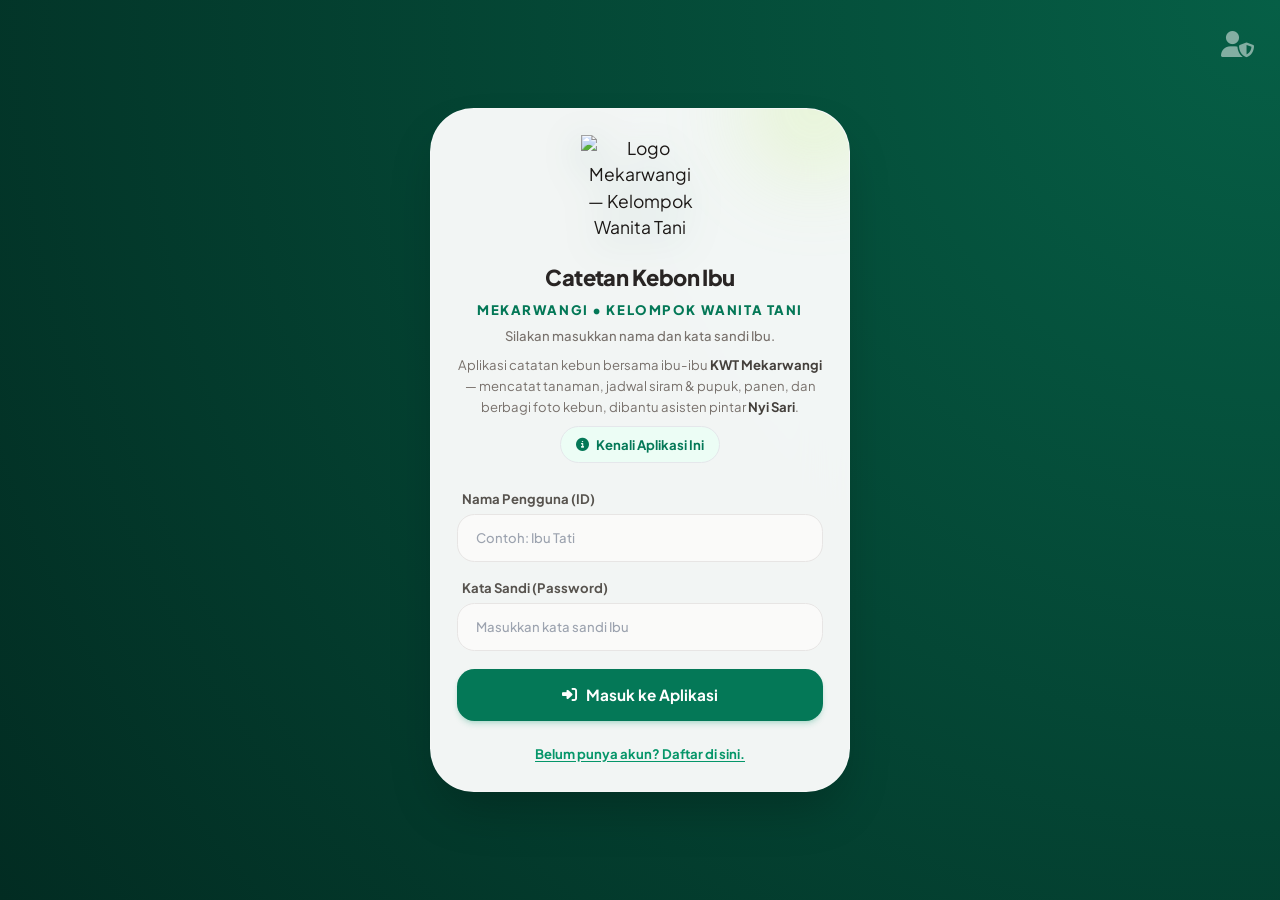
==== commit 477748e8: "Tentang Aplikasi: perkenalan di login, modal penjelasan, tombol info di dashboard, masuk tur" ====
--- a/index.html
+++ b/index.html
@@ -24,6 +24,8 @@
                 <h1 class="font-black text-xl text-stone-800 tracking-tight">Catetan Kebon Ibu</h1>
                 <p class="text-xs font-black text-emerald-700" style="letter-spacing:.12em">MEKARWANGI &bull; KELOMPOK WANITA TANI</p>
                 <p class="text-xs text-stone-500 font-medium" id="authSubtitle">Silakan masukkan nama dan kata sandi Ibu.</p>
+                <p class="text-xs text-stone-500 leading-relaxed">Aplikasi catatan kebun bersama ibu-ibu <b class="text-stone-700">KWT Mekarwangi</b> — mencatat tanaman, jadwal siram &amp; pupuk, panen, dan berbagi foto kebun, dibantu asisten pintar <b class="text-stone-700">Nyi Sari</b>.</p>
+                <button onclick="bukaModalTentang()" class="mx-auto flex items-center space-x-1.5 border border-emerald-600 text-emerald-700 font-bold text-xs px-3.5 py-2 rounded-full btn-press bg-emerald-50"><i class="fa-solid fa-circle-info"></i><span>Kenali Aplikasi Ini</span></button>
             </div>
             <div id="loginForm" class="space-y-4 relative z-10">
                 <div><label class="block font-bold text-stone-600 text-xs mb-1.5 ml-1">Nama Pengguna (ID)</label><input type="text" id="loginName" class="w-full bg-stone-50 border border-stone-200 rounded-2xl px-4 py-3 text-xs focus:outline-emerald-500 focus:bg-white transition-all font-medium" placeholder="Contoh: Ibu Tati"></div>
@@ -57,8 +59,8 @@
     <!-- ================= APLIKASI UTAMA ================= -->
     <div id="appScreen" class="hidden flex flex-col min-h-screen relative z-10 w-full">
         
-        <!-- Papan Pengumuman -->
-        <div class="bg-gradient-to-r from-amber-100 to-yellow-100 text-amber-800 text-xs font-bold py-2.5 px-4 flex items-center overflow-hidden border-b border-amber-200 shadow-sm relative">
+        <!-- Papan Pengumuman (hanya tampil bila ada siaran aktif dari admin) -->
+        <div id="papanPengumuman" class="hidden bg-gradient-to-r from-amber-100 to-yellow-100 text-amber-800 text-xs font-bold py-2.5 px-4 flex items-center overflow-hidden border-b border-amber-200 shadow-sm relative">
             <div class="absolute left-0 bg-gradient-to-r from-amber-100 to-transparent w-12 h-full z-10"></div>
             <i class="fa-solid fa-bullhorn mr-2 text-amber-600 absolute left-4 z-20"></i>
             <div class="marquee-container ml-5"><span id="pengumumanMarquee" class="marquee-content tracking-wide">Sedang memeriksa pengumuman terbaru...</span></div>
@@ -92,6 +94,8 @@
                         </div>
                     </div>
                     <div class="flex items-center space-x-1">
+                        <button onclick="bukaModalTentang()" class="bg-white/10 hover:bg-white/20 btn-press p-2 rounded-xl border border-white/5" title="Tentang aplikasi ini"><i class="fa-solid fa-circle-info text-xs"></i></button>
+                        <button onclick="mulaiTour()" class="bg-white/10 hover:bg-white/20 btn-press p-2 rounded-xl border border-white/5" title="Panduan fitur untuk pemula"><i class="fa-solid fa-compass text-xs"></i></button>
                         <button onclick="segarSemuaData()" class="bg-white/10 hover:bg-white/20 btn-press p-2 rounded-xl border border-white/5"><i class="fa-solid fa-rotate text-xs"></i></button>
                         <button onclick="openModalTambah()" class="bg-lime-300 hover:bg-lime-400 btn-press text-emerald-950 font-bold px-3 py-2 rounded-xl text-[11px] flex items-center space-x-1 shadow-md"><i class="fa-solid fa-plus text-xs"></i> <span>Tanam Baru</span></button>
                     </div>
@@ -554,6 +558,50 @@
         <span id="toastIcon"></span> <span id="toastMessage">Sistem Sudah Siap</span>
     </div>
 
+    <!-- ================= MODAL TENTANG APLIKASI ================= -->
+    <div id="modalTentang" class="fixed inset-0 bg-stone-900/60 modal-backdrop flex items-center justify-center p-4 z-50 hidden opacity-0 transition-opacity duration-200">
+        <div id="tentangKartu" class="bg-white rounded-[2rem] max-w-sm w-full p-6 shadow-2xl relative max-h-[88vh] overflow-y-auto">
+            <button onclick="tutupModalTentang()" class="absolute top-4 right-4 text-stone-400 btn-press" title="Tutup"><i class="fa-solid fa-xmark text-lg"></i></button>
+            <div class="text-center space-y-2">
+                <img src="https://zaueuvplevtgkthqifsk.supabase.co/storage/v1/object/public/images-bucket/logo-mekarwangi-v3-512.png" alt="Logo Mekarwangi" class="logo-tentang">
+                <h3 class="font-black text-lg text-stone-800">Catetan Kebon Ibu</h3>
+                <p class="text-xs font-black text-emerald-700" style="letter-spacing:.1em">KWT MEKARWANGI &bull; KELOMPOK WANITA TANI</p>
+                <p class="text-[11px] text-stone-400 font-bold">Cibeuti &bull; Kawalu &bull; Kota Tasikmalaya</p>
+            </div>
+            <div class="text-xs text-stone-600 leading-relaxed space-y-3 mt-4">
+                <p><b class="text-stone-800">Apa aplikasi ini?</b><br>Catetan Kebon Ibu adalah buku catatan kebun bersama untuk ibu-ibu KWT Mekarwangi. Semua catatan tanaman kelompok tersimpan di sini, jadi tidak ada lagi jadwal siram, pupuk, atau panen yang terlewat.</p>
+                <p><b class="text-stone-800">Apa saja yang bisa dilakukan?</b></p>
+                <ul class="space-y-1.5">
+                    <li><i class="fa-solid fa-seedling text-emerald-600 mr-1.5"></i>Mencatat tanaman — jadwal tanamnya dibantu hitung otomatis</li>
+                    <li><i class="fa-solid fa-droplet text-blue-500 mr-1.5"></i>Pengingat menyiram dan memupuk</li>
+                    <li><i class="fa-solid fa-calendar-days text-indigo-500 mr-1.5"></i>Kalender jadwal kebun bersama</li>
+                    <li><i class="fa-solid fa-camera text-amber-500 mr-1.5"></i>Galeri panen dan ruang berbagi foto</li>
+                    <li><i class="fa-solid fa-box-open text-lime-600 mr-1.5"></i>Bank benih bersama, boleh saling meminta</li>
+                    <li><i class="fa-solid fa-cloud-sun text-sky-500 mr-1.5"></i>Cuaca dan saran perawatan setiap hari</li>
+                </ul>
+                <p><b class="text-stone-800">Siapa Nyi Sari?</b><br>Nyi Sari adalah asisten pintar di aplikasi ini. Ibu bisa bertanya cara merawat tanaman, meminta jadwal tanam dan pupuk dibuatkan otomatis, dan memeriksakan penyakit daun cukup lewat foto.</p>
+                <p><b class="text-stone-800">Siapa saja yang memakai?</b><br>Seluruh anggota KWT Mekarwangi. Catatannya bersifat bersama: tanaman yang dicatat satu ibu bisa dilihat dan dibantu rawat oleh ibu lainnya.</p>
+            </div>
+            <button onclick="tutupModalTentang()" class="w-full bg-emerald-700 hover:bg-emerald-800 text-white font-bold py-3 rounded-2xl shadow-md btn-press text-sm mt-5">Mengerti, Terima Kasih</button>
+        </div>
+    </div>
+
+    <!-- ================= PANDUAN FITUR (TUR PEMULA) ================= -->
+    <div id="tourLayar" class="hidden"></div>
+    <div id="tourSorot" class="hidden"></div>
+    <div id="tourKartu" class="hidden fixed bg-white rounded-3xl shadow-2xl border border-emerald-100 p-4 space-y-2" style="width:min(92vw,340px)">
+        <div class="flex items-center justify-between">
+            <span id="tourLangkah" class="text-[11px] font-black text-emerald-700 bg-emerald-50 px-2 py-0.5 rounded-full">Langkah 1</span>
+            <button onclick="selesaiTour(true)" class="text-[11px] font-bold text-stone-400 btn-press">Lewati ✕</button>
+        </div>
+        <h4 id="tourJudul" class="font-black text-sm text-stone-800"></h4>
+        <p id="tourTeks" class="text-xs text-stone-600 leading-relaxed"></p>
+        <div class="flex space-x-2 pt-1">
+            <button id="tourBtnKembali" onclick="tourGeser(-1)" class="flex-1 py-2.5 rounded-xl border border-stone-300 font-bold text-stone-600 text-xs btn-press min-h-[44px]">Kembali</button>
+            <button id="tourBtnLanjut" onclick="tourGeser(1)" class="flex-1 py-2.5 rounded-xl bg-emerald-700 text-white font-bold text-xs btn-press min-h-[44px]">Lanjut</button>
+        </div>
+    </div>
+
     <script src="aset/aplikasi.js"></script>
 </body>
 </html>
--- a/aset/gaya-utama.css
+++ b/aset/gaya-utama.css
@@ -62,3 +62,12 @@
 /* Logo Mekarwangi (Kelompok Wanita Tani) — login & kepala dashboard */
 .logo-login { width: 118px; height: 118px; object-fit: contain; margin: 0 auto 4px; filter: drop-shadow(0 10px 18px rgba(6, 95, 70, .25)); }
 .logo-kepala { width: 44px; height: 44px; object-fit: contain; border-radius: 9999px; box-shadow: 0 2px 8px rgba(0, 0, 0, .25); }
+.logo-tentang { width: 84px; height: 84px; object-fit: contain; margin: 0 auto; filter: drop-shadow(0 6px 12px rgba(6, 95, 70, .22)); }
+
+/* Panduan fitur (tur pemula): layar blokir, sorotan penunjuk, kartu keterangan */
+#tourLayar { position: fixed; inset: 0; z-index: 120; }
+#tourSorot { position: fixed; z-index: 121; border: 3px solid #a3e635; border-radius: 18px; box-shadow: 0 0 0 9999px rgba(24, 36, 28, .62); pointer-events: none; transition: top .35s ease, left .35s ease, width .35s ease, height .35s ease; }
+#tourKartu { z-index: 130; transition: top .35s ease, left .35s ease; }
+
+/* Selama panduan berjalan, matikan animasi pudar tab agar layar tidak berkedip saat berpindah langkah */
+body.tour-aktif .tab-section { animation: none !important; }
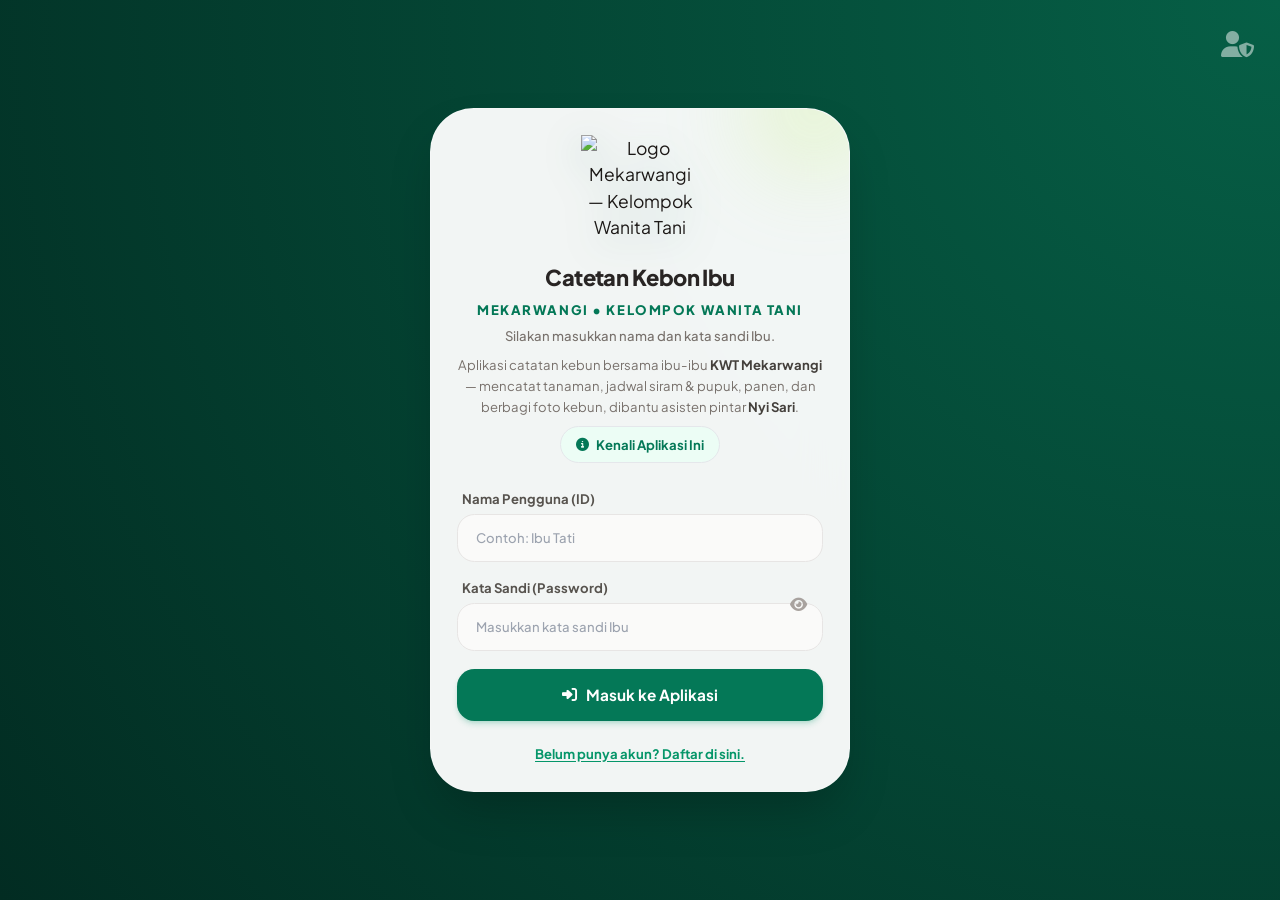
==== commit 005c953d: "Izin notifikasi + pengingat lokal, dan tombol intip kata sandi di semua kolom sandi" ====
--- a/index.html
+++ b/index.html
@@ -9,6 +9,16 @@
     <link rel="stylesheet" href="aset/gaya-utama.css">
 </head>
 <body class="min-h-screen flex flex-col transition-all duration-200 relative" id="bodyApp">
+    <script>
+        // Atur skala huruf & layar yang benar SEBELUM halaman digambar, supaya tidak berkedip saat refresh:
+        // ukuran langsung sebesar pilihan pengguna, dan bila sudah masuk, layar login tidak sempat tampil.
+        (function () { try {
+            var petaSkala = { kecil: 0.9, sedang: 1, besar: 1.16 };
+            var skala = localStorage.getItem('ibu_kebun_skala_huruf') || 'sedang';
+            document.getElementById('bodyApp').style.zoom = petaSkala[skala] || 1;
+            if (localStorage.getItem('ibu_kebun_user')) document.documentElement.classList.add('sudah-login');
+        } catch (e) {} })();
+    </script>
 
     <div class="floating-leaves" id="floatingLeaves"></div>
 
@@ -29,14 +39,14 @@
             </div>
             <div id="loginForm" class="space-y-4 relative z-10">
                 <div><label class="block font-bold text-stone-600 text-xs mb-1.5 ml-1">Nama Pengguna (ID)</label><input type="text" id="loginName" class="w-full bg-stone-50 border border-stone-200 rounded-2xl px-4 py-3 text-xs focus:outline-emerald-500 focus:bg-white transition-all font-medium" placeholder="Contoh: Ibu Tati"></div>
-                <div><label class="block font-bold text-stone-600 text-xs mb-1.5 ml-1">Kata Sandi (Password)</label><input type="password" id="loginPassword" class="w-full bg-stone-50 border border-stone-200 rounded-2xl px-4 py-3 text-xs focus:outline-emerald-500 focus:bg-white transition-all font-medium" placeholder="Masukkan kata sandi Ibu"></div>
+                <div><label class="block font-bold text-stone-600 text-xs mb-1.5 ml-1">Kata Sandi (Password)</label><div class="relative"><input type="password" id="loginPassword" class="w-full bg-stone-50 border border-stone-200 rounded-2xl px-4 py-3 pr-11 text-xs focus:outline-emerald-500 focus:bg-white transition-all font-medium" placeholder="Masukkan kata sandi Ibu"><button type="button" onclick="intipSandi('loginPassword', this)" class="absolute right-2 top-1/2 -translate-y-1/2 text-stone-400 hover:text-stone-600 btn-press p-1.5" title="Tampilkan / sembunyikan kata sandi"><i class="fa-solid fa-eye text-sm"></i></button></div></div>
                 <button onclick="doLogin()" id="btnLogin" class="w-full bg-emerald-700 hover:bg-emerald-800 text-white font-bold py-3.5 rounded-2xl shadow-md shadow-emerald-600/20 btn-press transition-all flex items-center justify-center space-x-2 text-sm mt-2"><i class="fa-solid fa-right-to-bracket"></i> <span id="btnLoginText">Masuk ke Aplikasi</span></button>
                 <div class="text-center mt-4"><button onclick="toggleAuthMode('register')" class="text-xs text-emerald-600 font-bold hover:text-emerald-700 underline underline-offset-2">Belum punya akun? Daftar di sini.</button></div>
             </div>
             <div id="registerForm" class="space-y-4 relative z-10 hidden">
                 <div class="bg-amber-50 p-3 rounded-xl border border-amber-200 text-xs text-amber-800 font-medium mb-2">💡 <b class="font-bold">Tips:</b> Tidak perlu pakai email. Cukup buat nama dan kata sandi yang mudah diingat.</div>
                 <div><label class="block font-bold text-stone-600 text-xs mb-1.5 ml-1">Nama Pengguna Ibu</label><input type="text" id="regName" class="w-full bg-stone-50 border border-stone-200 rounded-2xl px-4 py-3 text-xs focus:outline-emerald-500 focus:bg-white transition-all font-medium" placeholder="Contoh: Teh Yani"></div>
-                <div><label class="block font-bold text-stone-600 text-xs mb-1.5 ml-1">Buat Kata Sandi</label><input type="password" id="regPassword" class="w-full bg-stone-50 border border-stone-200 rounded-2xl px-4 py-3 text-xs focus:outline-emerald-500 focus:bg-white transition-all font-medium" placeholder="Bebas, contoh: mawar123"></div>
+                <div><label class="block font-bold text-stone-600 text-xs mb-1.5 ml-1">Buat Kata Sandi</label><div class="relative"><input type="password" id="regPassword" class="w-full bg-stone-50 border border-stone-200 rounded-2xl px-4 py-3 pr-11 text-xs focus:outline-emerald-500 focus:bg-white transition-all font-medium" placeholder="Bebas, contoh: mawar123"><button type="button" onclick="intipSandi('regPassword', this)" class="absolute right-2 top-1/2 -translate-y-1/2 text-stone-400 hover:text-stone-600 btn-press p-1.5" title="Tampilkan / sembunyikan kata sandi"><i class="fa-solid fa-eye text-sm"></i></button></div></div>
                 <button onclick="doRegister()" id="btnRegister" class="w-full bg-amber-500 hover:bg-amber-600 text-white font-bold py-3.5 rounded-2xl shadow-md shadow-amber-500/20 btn-press transition-all flex items-center justify-center space-x-2 text-sm mt-2"><i class="fa-solid fa-user-plus"></i> <span id="btnRegText">Daftar Sekarang</span></button>
                 <div class="text-center mt-4"><button onclick="toggleAuthMode('login')" class="text-xs text-stone-500 font-bold hover:text-stone-700">Sudah daftar? Kembali ke menu Masuk.</button></div>
             </div>
@@ -48,7 +58,7 @@
         <div class="bg-white rounded-3xl max-w-xs w-full p-5 text-center space-y-4 shadow-2xl border border-emerald-100 relative">
             <div class="w-12 h-12 bg-slate-100 text-slate-700 rounded-full flex items-center justify-center mx-auto text-xl"><i class="fa-solid fa-user-shield"></i></div>
             <h4 class="font-black text-sm text-stone-800">Mode Admin</h4>
-            <input type="password" id="adminPasswordInput" class="w-full bg-stone-50 border border-stone-200 rounded-xl px-4 py-2.5 text-sm focus:outline-slate-500 transition-all font-medium text-center tracking-widest" placeholder="••••••••">
+            <div class="relative"><input type="password" id="adminPasswordInput" class="w-full bg-stone-50 border border-stone-200 rounded-xl px-4 py-2.5 pr-11 text-sm focus:outline-slate-500 transition-all font-medium text-center tracking-widest" placeholder="••••••••"><button type="button" onclick="intipSandi('adminPasswordInput', this)" class="absolute right-2 top-1/2 -translate-y-1/2 text-stone-400 hover:text-stone-600 btn-press p-1.5" title="Tampilkan / sembunyikan kata sandi"><i class="fa-solid fa-eye"></i></button></div>
             <div class="flex space-x-2 text-xs pt-1">
                 <button onclick="closeAdminPrompt()" class="flex-1 py-2.5 rounded-xl border border-stone-300 font-bold text-stone-600 hover:bg-stone-100 btn-press">Batal</button>
                 <button onclick="verifyAdmin()" class="flex-1 py-2.5 rounded-xl bg-slate-700 text-white font-bold hover:bg-slate-800 btn-press">Masuk</button>
@@ -94,6 +104,7 @@
                         </div>
                     </div>
                     <div class="flex items-center space-x-1">
+                        <button onclick="bukaPengaturanNotifikasi()" class="bg-white/10 hover:bg-white/20 btn-press p-2 rounded-xl border border-white/5" title="Pengingat notifikasi"><i class="fa-solid fa-bell text-xs"></i></button>
                         <button onclick="bukaModalTentang()" class="bg-white/10 hover:bg-white/20 btn-press p-2 rounded-xl border border-white/5" title="Tentang aplikasi ini"><i class="fa-solid fa-circle-info text-xs"></i></button>
                         <button onclick="mulaiTour()" class="bg-white/10 hover:bg-white/20 btn-press p-2 rounded-xl border border-white/5" title="Panduan fitur untuk pemula"><i class="fa-solid fa-compass text-xs"></i></button>
                         <button onclick="segarSemuaData()" class="bg-white/10 hover:bg-white/20 btn-press p-2 rounded-xl border border-white/5"><i class="fa-solid fa-rotate text-xs"></i></button>
@@ -163,6 +174,7 @@
 
                 <section id="pupukReminder" class="hidden bg-violet-600 text-white p-3.5 rounded-3xl shadow-md text-xs font-bold leading-relaxed"></section>
                 <button id="btnSiramSemua" onclick="siramSemuaTanaman()" class="w-full bg-blue-600 hover:bg-blue-700 text-white font-extrabold py-3.5 rounded-3xl shadow-md btn-press text-sm min-h-[52px]"><i class="fa-solid fa-shower mr-1"></i> Siram Semua Tanaman</button>
+                <button id="btnEksporLaporan" onclick="bukaModalEkspor()" class="w-full bg-emerald-700 hover:bg-emerald-800 text-white font-extrabold py-3.5 rounded-3xl shadow-md btn-press text-sm min-h-[52px]"><i class="fa-solid fa-file-export mr-1"></i> Ekspor Laporan (PDF / Excel)</button>
                 <section class="grid grid-cols-4 gap-2 text-center">
                     <div class="bg-white p-2.5 rounded-2xl shadow-sm border border-stone-200/50"><span class="text-[9px] text-stone-400 font-bold block uppercase">Semua Pot</span><p id="dashTotal" class="text-base font-black text-stone-800 mt-0.5">0</p></div>
                     <div class="bg-white p-2.5 rounded-2xl shadow-sm border border-stone-200/50"><span class="text-[9px] text-amber-600 font-bold block uppercase">Semai</span><p id="dashSemai" class="text-base font-black text-amber-600 mt-0.5">0</p></div>
@@ -586,6 +598,48 @@
         </div>
     </div>
 
+    <!-- ================= MODAL EKSPOR LAPORAN ================= -->
+    <div id="modalEkspor" class="fixed inset-0 bg-stone-900/60 modal-backdrop flex items-center justify-center p-4 z-50 hidden opacity-0 transition-opacity duration-200">
+        <div class="bg-white rounded-[2rem] max-w-sm w-full p-6 shadow-2xl relative space-y-4">
+            <button onclick="tutupModalEkspor()" class="absolute top-4 right-4 text-stone-400 btn-press" title="Tutup"><i class="fa-solid fa-xmark text-lg"></i></button>
+            <div class="text-center space-y-1">
+                <div class="w-12 h-12 bg-emerald-50 text-emerald-700 rounded-full flex items-center justify-center mx-auto text-xl"><i class="fa-solid fa-file-export"></i></div>
+                <h3 class="font-black text-base text-stone-800">Ekspor Laporan Kebun</h3>
+                <p class="text-xs text-stone-500">Tarik data kebun menjadi berkas laporan resmi KWT Mekarwangi.</p>
+            </div>
+            <div>
+                <p class="text-xs font-bold text-stone-600 mb-1.5 ml-1">Pilih Periode</p>
+                <div class="grid grid-cols-3 gap-1.5" id="eksporPeriodePilihan">
+                    <button data-periode="bulan-ini" onclick="pilihPeriodeEkspor('bulan-ini')" class="ekspor-periode-btn py-2.5 rounded-xl font-bold text-xs btn-press border">Bulan Ini</button>
+                    <button data-periode="bulan-lalu" onclick="pilihPeriodeEkspor('bulan-lalu')" class="ekspor-periode-btn py-2.5 rounded-xl font-bold text-xs btn-press border">Bulan Lalu</button>
+                    <button data-periode="semua" onclick="pilihPeriodeEkspor('semua')" class="ekspor-periode-btn py-2.5 rounded-xl font-bold text-xs btn-press border">Semua Data</button>
+                </div>
+                <p class="text-[11px] text-stone-400 mt-2 leading-relaxed">Daftar tanaman &amp; panen disaring menurut periode. Bank benih dan jadwal terdekat selalu keadaan terbaru.</p>
+            </div>
+            <button onclick="unduhPdfEkspor()" class="w-full bg-rose-600 hover:bg-rose-700 text-white font-bold py-3.5 rounded-2xl shadow-md btn-press text-sm min-h-[52px]"><i class="fa-solid fa-file-pdf mr-1"></i> Unduh PDF</button>
+            <button onclick="unduhExcelEkspor()" class="w-full bg-emerald-600 hover:bg-emerald-700 text-white font-bold py-3.5 rounded-2xl shadow-md btn-press text-sm min-h-[52px]"><i class="fa-solid fa-file-excel mr-1"></i> Unduh Excel (Tabel)</button>
+            <p class="text-[11px] text-stone-400 text-center leading-relaxed">Untuk PDF: setelah pratinjau cetak terbuka, pilih <b>Simpan sebagai PDF</b>. Untuk Excel: berkas tabel .xlsx langsung terunduh.</p>
+        </div>
+    </div>
+
+    <!-- Wadah laporan khusus cetak/PDF (diisi otomatis saat ekspor) -->
+    <div id="laporanCetak"></div>
+
+    <!-- Kartu permintaan izin notifikasi -->
+    <div id="kartuIzinNotif" class="hidden fixed bottom-4 left-4 right-4 sm:left-auto sm:right-6 sm:w-96 z-40 bg-white rounded-3xl shadow-2xl border border-emerald-100 p-4">
+        <div class="flex items-start gap-3">
+            <div class="w-10 h-10 bg-emerald-50 text-emerald-700 rounded-full flex items-center justify-center shrink-0 text-base"><i class="fa-solid fa-bell"></i></div>
+            <div class="flex-1">
+                <p class="font-black text-sm text-stone-800">Aktifkan Pengingat Kebun?</p>
+                <p class="text-xs text-stone-500 leading-relaxed mt-0.5">Supaya tidak lupa: Ibu akan diberi tahu bila ada tanaman yang belum disiram atau sudah waktunya dipupuk.</p>
+                <div class="flex gap-2 mt-3">
+                    <button onclick="setujuiIzinNotifikasi()" class="flex-1 bg-emerald-700 hover:bg-emerald-800 text-white font-bold text-xs py-2.5 rounded-xl btn-press min-h-[44px]">Aktifkan</button>
+                    <button onclick="tolakIzinNotifikasi()" class="flex-1 bg-stone-100 text-stone-600 font-bold text-xs py-2.5 rounded-xl btn-press min-h-[44px]">Nanti Saja</button>
+                </div>
+            </div>
+        </div>
+    </div>
+
     <!-- ================= PANDUAN FITUR (TUR PEMULA) ================= -->
     <div id="tourLayar" class="hidden"></div>
     <div id="tourSorot" class="hidden"></div>
@@ -602,6 +656,7 @@
         </div>
     </div>
 
+    <script src="https://cdn.jsdelivr.net/npm/xlsx-js-style@1.2.0/dist/xlsx.bundle.js"></script>
     <script src="aset/aplikasi.js"></script>
 </body>
 </html>
--- a/aset/gaya-utama.css
+++ b/aset/gaya-utama.css
@@ -71,3 +71,41 @@
 
 /* Selama panduan berjalan, matikan animasi pudar tab agar layar tidak berkedip saat berpindah langkah */
 body.tour-aktif .tab-section { animation: none !important; }
+
+/* Pilihan periode pada modal ekspor */
+.ekspor-periode-btn { background: #fff; color: #44403c; border-color: #e7e5e4; }
+.ekspor-periode-aktif { background: #065f46 !important; color: #fff !important; border-color: #065f46 !important; }
+
+/* Laporan cetak / PDF */
+#laporanCetak { display: none; }
+#laporanCetak .lap-kop { display: flex; align-items: center; gap: 14px; border-bottom: 3px solid #065f46; padding-bottom: 10px; margin-bottom: 12px; }
+#laporanCetak .lap-logo { width: 84px; height: 84px; object-fit: contain; }
+#laporanCetak .lap-nama { font-size: 20px; font-weight: 900; color: #065f46; letter-spacing: .04em; }
+#laporanCetak .lap-sub { font-size: 11px; font-weight: 700; color: #57534e; }
+#laporanCetak .lap-judul { font-size: 15px; font-weight: 900; color: #1c1917; margin-top: 2px; }
+#laporanCetak .lap-meta { font-size: 10.5px; color: #78716c; }
+#laporanCetak .lap-ringkasan { display: flex; gap: 8px; margin: 10px 0 4px; }
+#laporanCetak .lap-kotak { flex: 1; border: 1.5px solid #a7f3d0; background: #ecfdf5; border-radius: 10px; padding: 8px 6px; text-align: center; }
+#laporanCetak .lap-kotak b { display: block; font-size: 16px; color: #065f46; }
+#laporanCetak .lap-kotak span { font-size: 9.5px; font-weight: 700; color: #57534e; text-transform: uppercase; }
+#laporanCetak h3.lap-h3 { font-size: 12.5px; font-weight: 900; color: #065f46; border-left: 4px solid #84cc16; padding-left: 7px; margin: 14px 0 6px; }
+#laporanCetak table.lap-tabel { width: 100%; border-collapse: collapse; font-size: 10.5px; }
+#laporanCetak table.lap-tabel th { background: #065f46; color: #fff; text-align: left; padding: 5px 6px; font-size: 10px; }
+#laporanCetak table.lap-tabel td { border: 1px solid #e7e5e4; padding: 4.5px 6px; color: #292524; }
+#laporanCetak table.lap-tabel tr:nth-child(even) td { background: #fafaf9; }
+#laporanCetak .lap-total td { font-weight: 900; background: #ecfdf5 !important; }
+#laporanCetak .lap-bar-baris { display: flex; align-items: center; gap: 8px; font-size: 10.5px; margin: 3px 0; }
+#laporanCetak .lap-bar-label { width: 130px; font-weight: 700; color: #44403c; white-space: nowrap; overflow: hidden; text-overflow: ellipsis; }
+#laporanCetak .lap-bar-track { flex: 1; background: #f5f5f4; border-radius: 6px; height: 12px; }
+#laporanCetak .lap-bar-isi { background: linear-gradient(90deg, #059669, #84cc16); height: 12px; border-radius: 6px; }
+#laporanCetak .lap-bar-nilai { width: 64px; font-weight: 700; color: #065f46; }
+#laporanCetak .lap-kaki { margin-top: 16px; border-top: 1px solid #e7e5e4; padding-top: 6px; font-size: 9.5px; color: #a8a29e; text-align: center; }
+@media print {
+    body > *:not(#laporanCetak) { display: none !important; }
+    #laporanCetak { display: block !important; color: #1c1917; font-family: 'Plus Jakarta Sans', Arial, sans-serif; }
+    @page { margin: 11mm; }
+}
+
+/* Layar yang benar sejak gambar pertama (kelas sudah-login dari skrip awal di body) */
+html.sudah-login #authScreen { display: none !important; }
+html.sudah-login #appScreen { display: flex !important; }
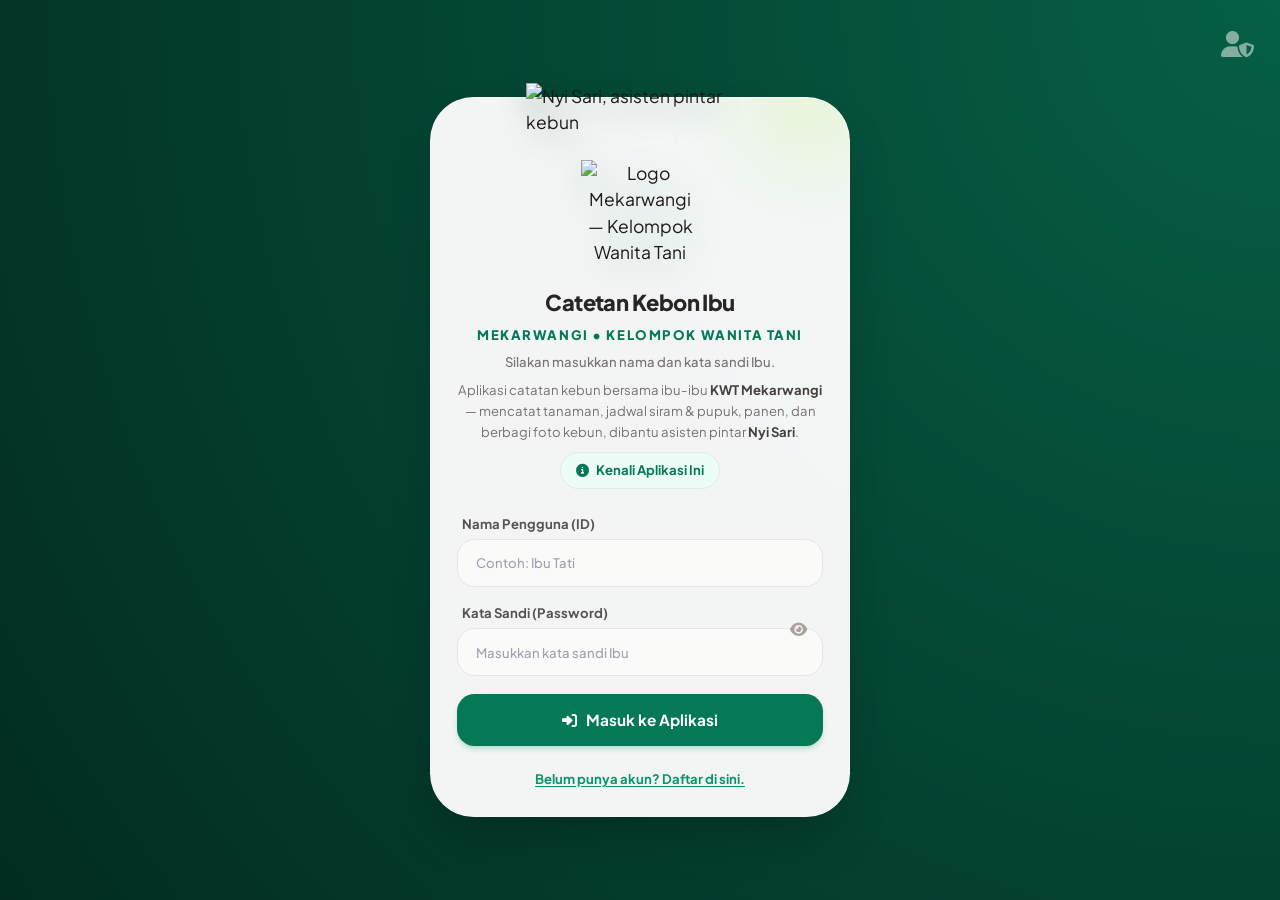
==== commit dda45069: "Maskot Nyi Sari di layar masuk: gambar mengintip ditumpuk di atas kartu, siku pas di tepi kartu" ====
--- a/index.html
+++ b/index.html
@@ -27,7 +27,9 @@
         <button onclick="openAdminPrompt()" class="absolute top-6 right-6 text-white/50 hover:text-white/90 text-2xl z-50 transition-colors btn-press" title="Portal Admin">
             <i class="fa-solid fa-user-shield"></i>
         </button>
-        <div class="bg-white/95 backdrop-blur-xl rounded-[2.5rem] p-6 max-w-sm w-full shadow-2xl border border-white/20 relative overflow-hidden">
+        <div class="bungkus-masuk">
+            <img src="https://zaueuvplevtgkthqifsk.supabase.co/storage/v1/object/public/images-bucket/nyi-sari-maskot-login.webp" onerror="this.onerror=null;this.src='https://zaueuvplevtgkthqifsk.supabase.co/storage/v1/object/public/images-bucket/nyi-sari-maskot-login.png'" alt="Nyi Sari, asisten pintar kebun" class="maskot-login">
+            <div class="bg-white/95 backdrop-blur-xl rounded-[2.5rem] p-6 max-w-sm w-full shadow-2xl border border-white/20 relative overflow-hidden kartu-masuk">
             <div class="absolute top-0 right-0 w-32 h-32 bg-lime-300/20 rounded-full blur-2xl -translate-y-1/2 translate-x-1/4"></div>
             <div class="text-center space-y-2 mb-6 relative z-10">
                 <img src="https://zaueuvplevtgkthqifsk.supabase.co/storage/v1/object/public/images-bucket/logo-mekarwangi-v3-512.png" alt="Logo Mekarwangi — Kelompok Wanita Tani" class="logo-login">
@@ -49,6 +51,7 @@
                 <div><label class="block font-bold text-stone-600 text-xs mb-1.5 ml-1">Buat Kata Sandi</label><div class="relative"><input type="password" id="regPassword" class="w-full bg-stone-50 border border-stone-200 rounded-2xl px-4 py-3 pr-11 text-xs focus:outline-emerald-500 focus:bg-white transition-all font-medium" placeholder="Bebas, contoh: mawar123"><button type="button" onclick="intipSandi('regPassword', this)" class="absolute right-2 top-1/2 -translate-y-1/2 text-stone-400 hover:text-stone-600 btn-press p-1.5" title="Tampilkan / sembunyikan kata sandi"><i class="fa-solid fa-eye text-sm"></i></button></div></div>
                 <button onclick="doRegister()" id="btnRegister" class="w-full bg-amber-500 hover:bg-amber-600 text-white font-bold py-3.5 rounded-2xl shadow-md shadow-amber-500/20 btn-press transition-all flex items-center justify-center space-x-2 text-sm mt-2"><i class="fa-solid fa-user-plus"></i> <span id="btnRegText">Daftar Sekarang</span></button>
                 <div class="text-center mt-4"><button onclick="toggleAuthMode('login')" class="text-xs text-stone-500 font-bold hover:text-stone-700">Sudah daftar? Kembali ke menu Masuk.</button></div>
+            </div>
             </div>
         </div>
     </div>
--- a/aset/gaya-utama.css
+++ b/aset/gaya-utama.css
@@ -109,3 +109,11 @@
 /* Layar yang benar sejak gambar pertama (kelas sudah-login dari skrip awal di body) */
 html.sudah-login #authScreen { display: none !important; }
 html.sudah-login #appScreen { display: flex !important; }
+
+/* ===== Maskot Nyi Sari di layar masuk =====
+   Satu gambar utuh ditumpuk sederhana di atas kartu masuk (tanpa pelapisan):
+   tepi atas kartu sejajar garis siku maskot (86,3% tinggi gambar). */
+.bungkus-masuk { position: relative; width: 100%; max-width: 24rem; margin: auto; }
+.maskot-login { display: block; position: relative; z-index: 20; width: min(228px, 33vh); margin: 0 auto calc(min(228px, 33vh) * -0.166); filter: drop-shadow(0 10px 14px rgba(2, 44, 34, .35)); pointer-events: none; }
+#authScreen .kartu-masuk { padding-top: 62px; }
+.auth-container { overflow-y: auto; }
